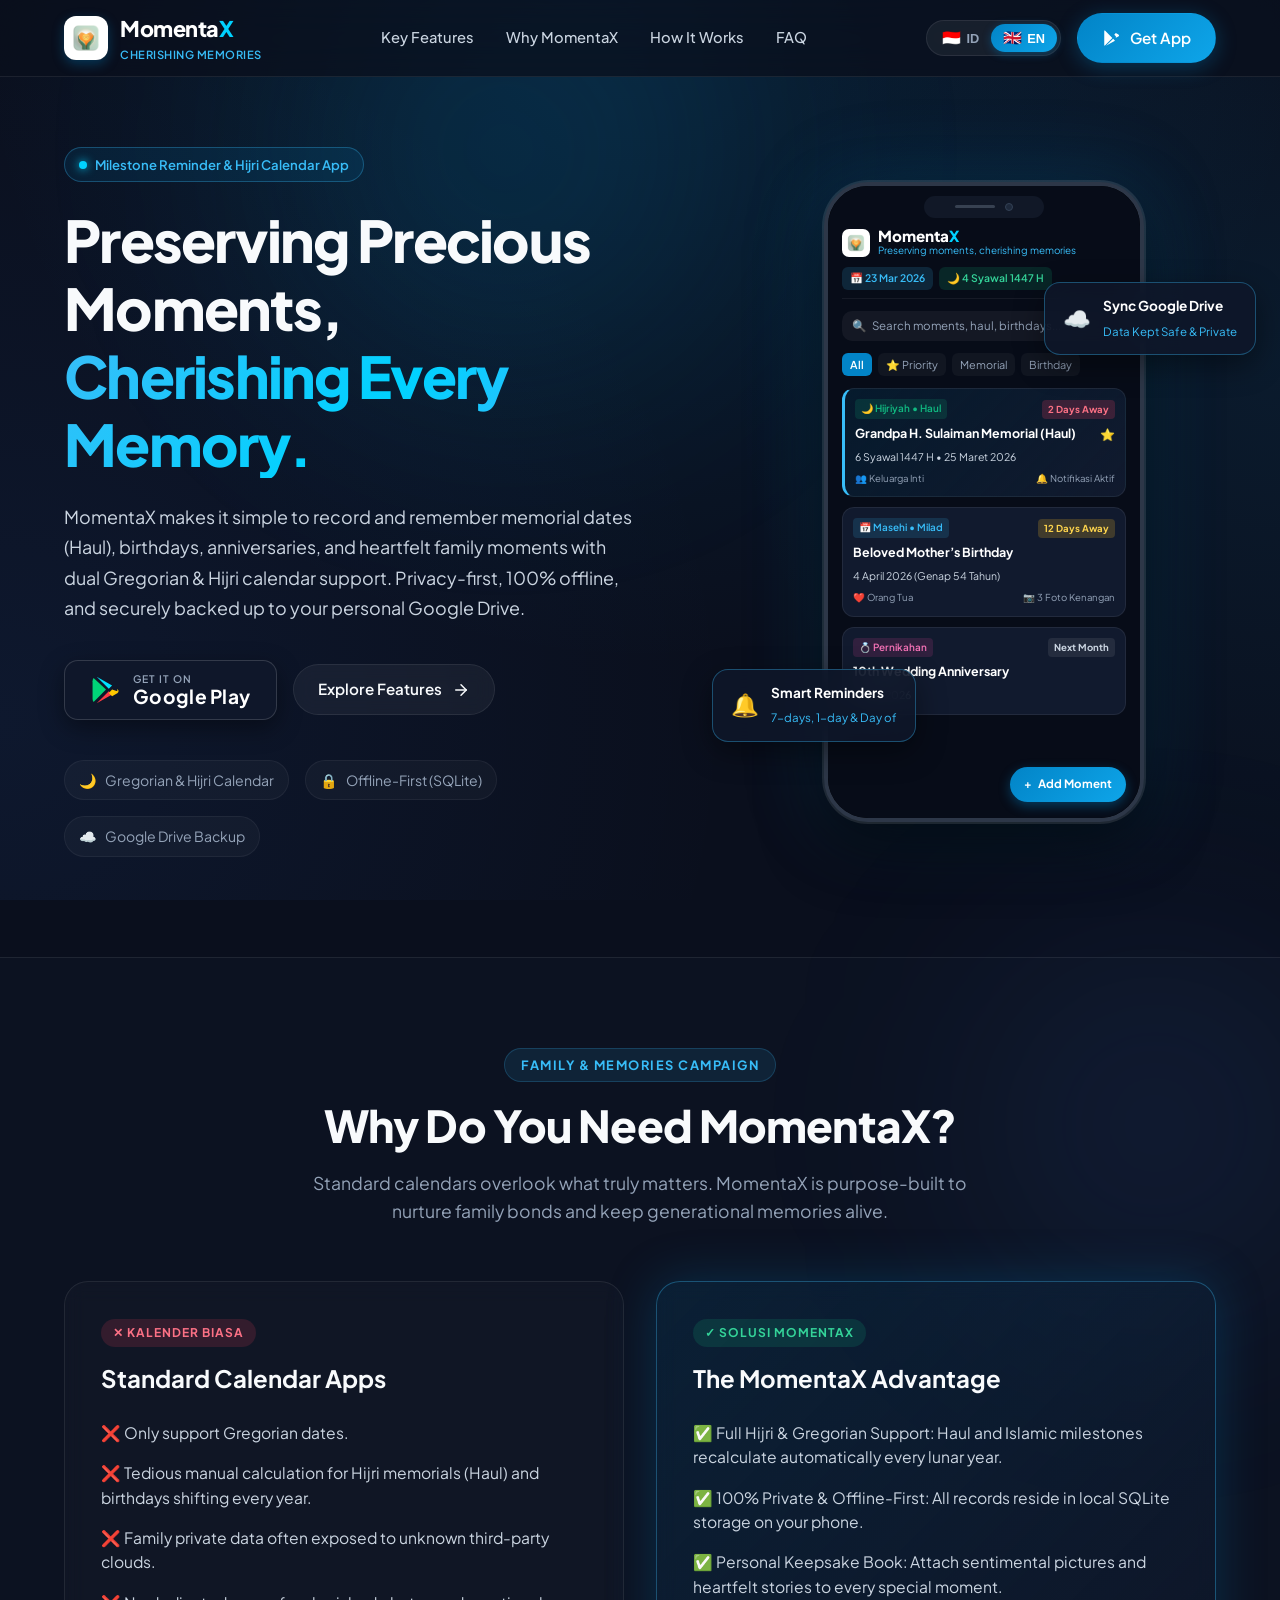
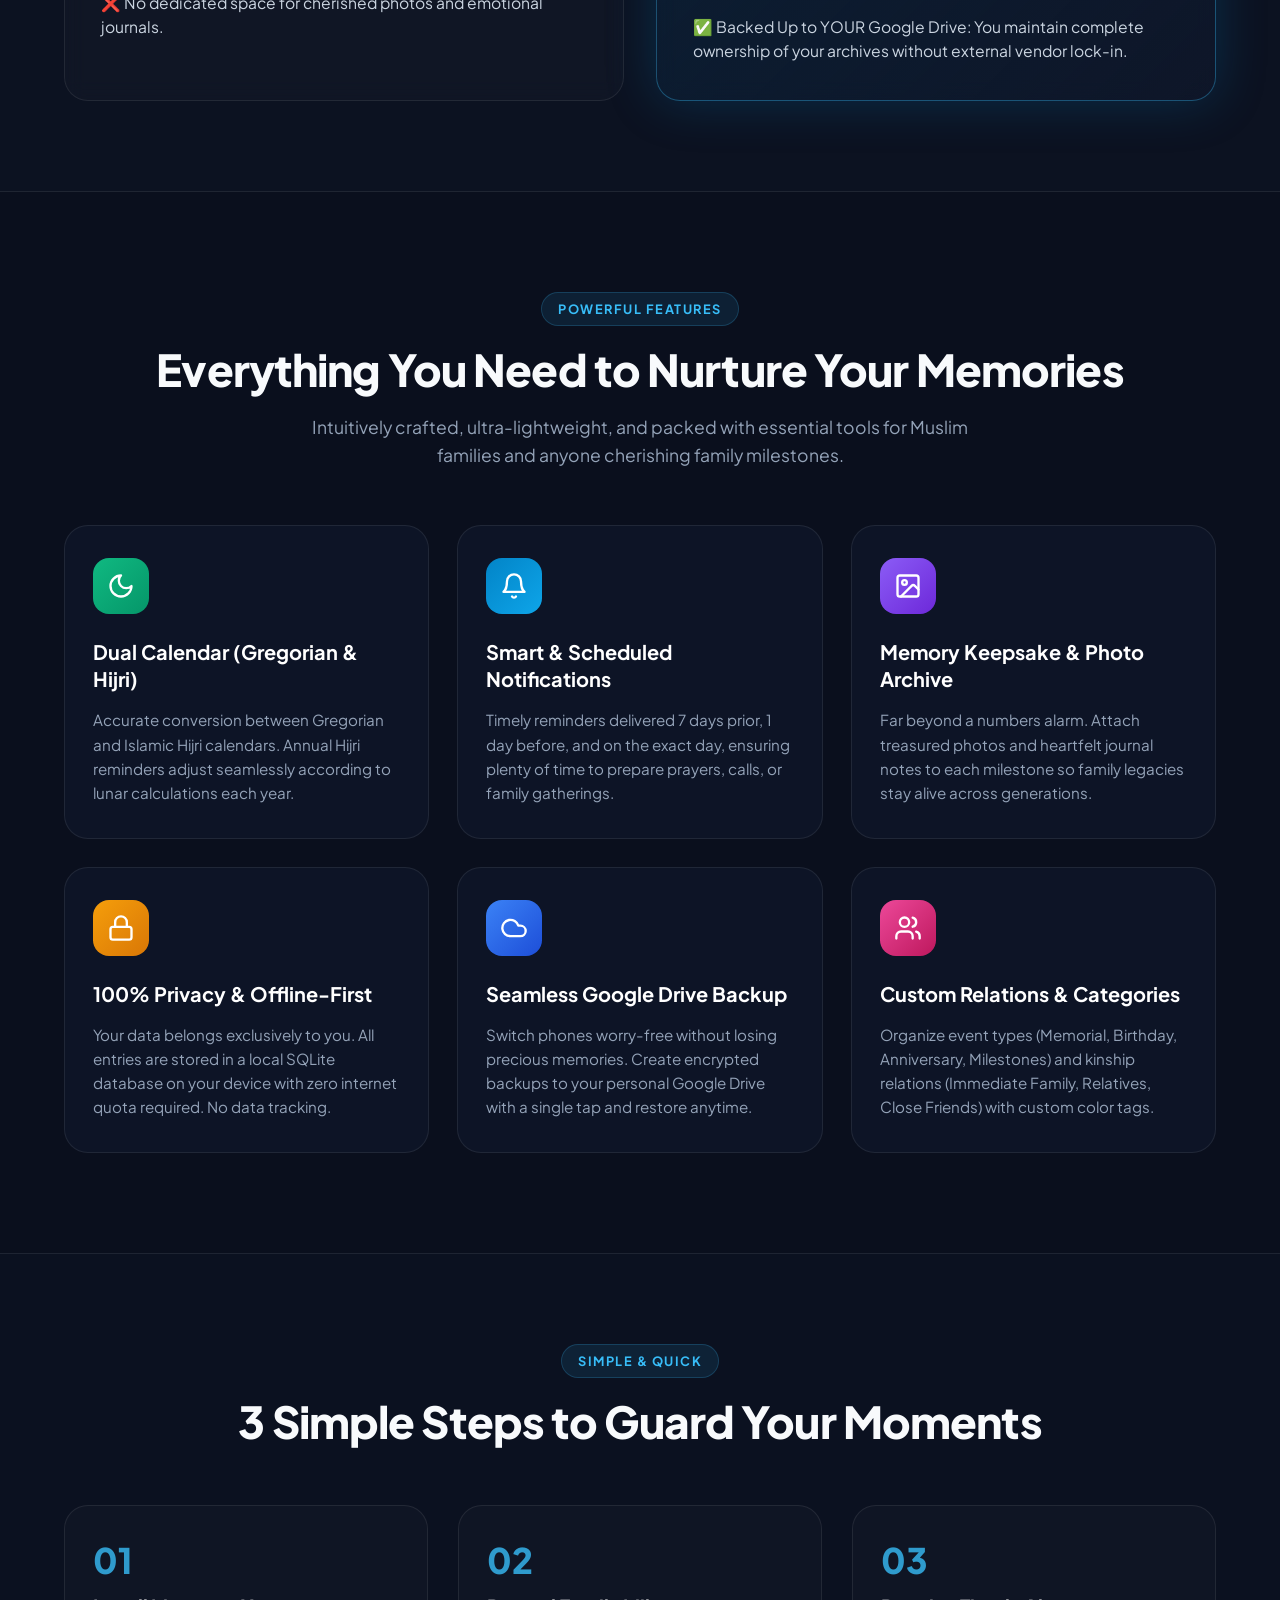
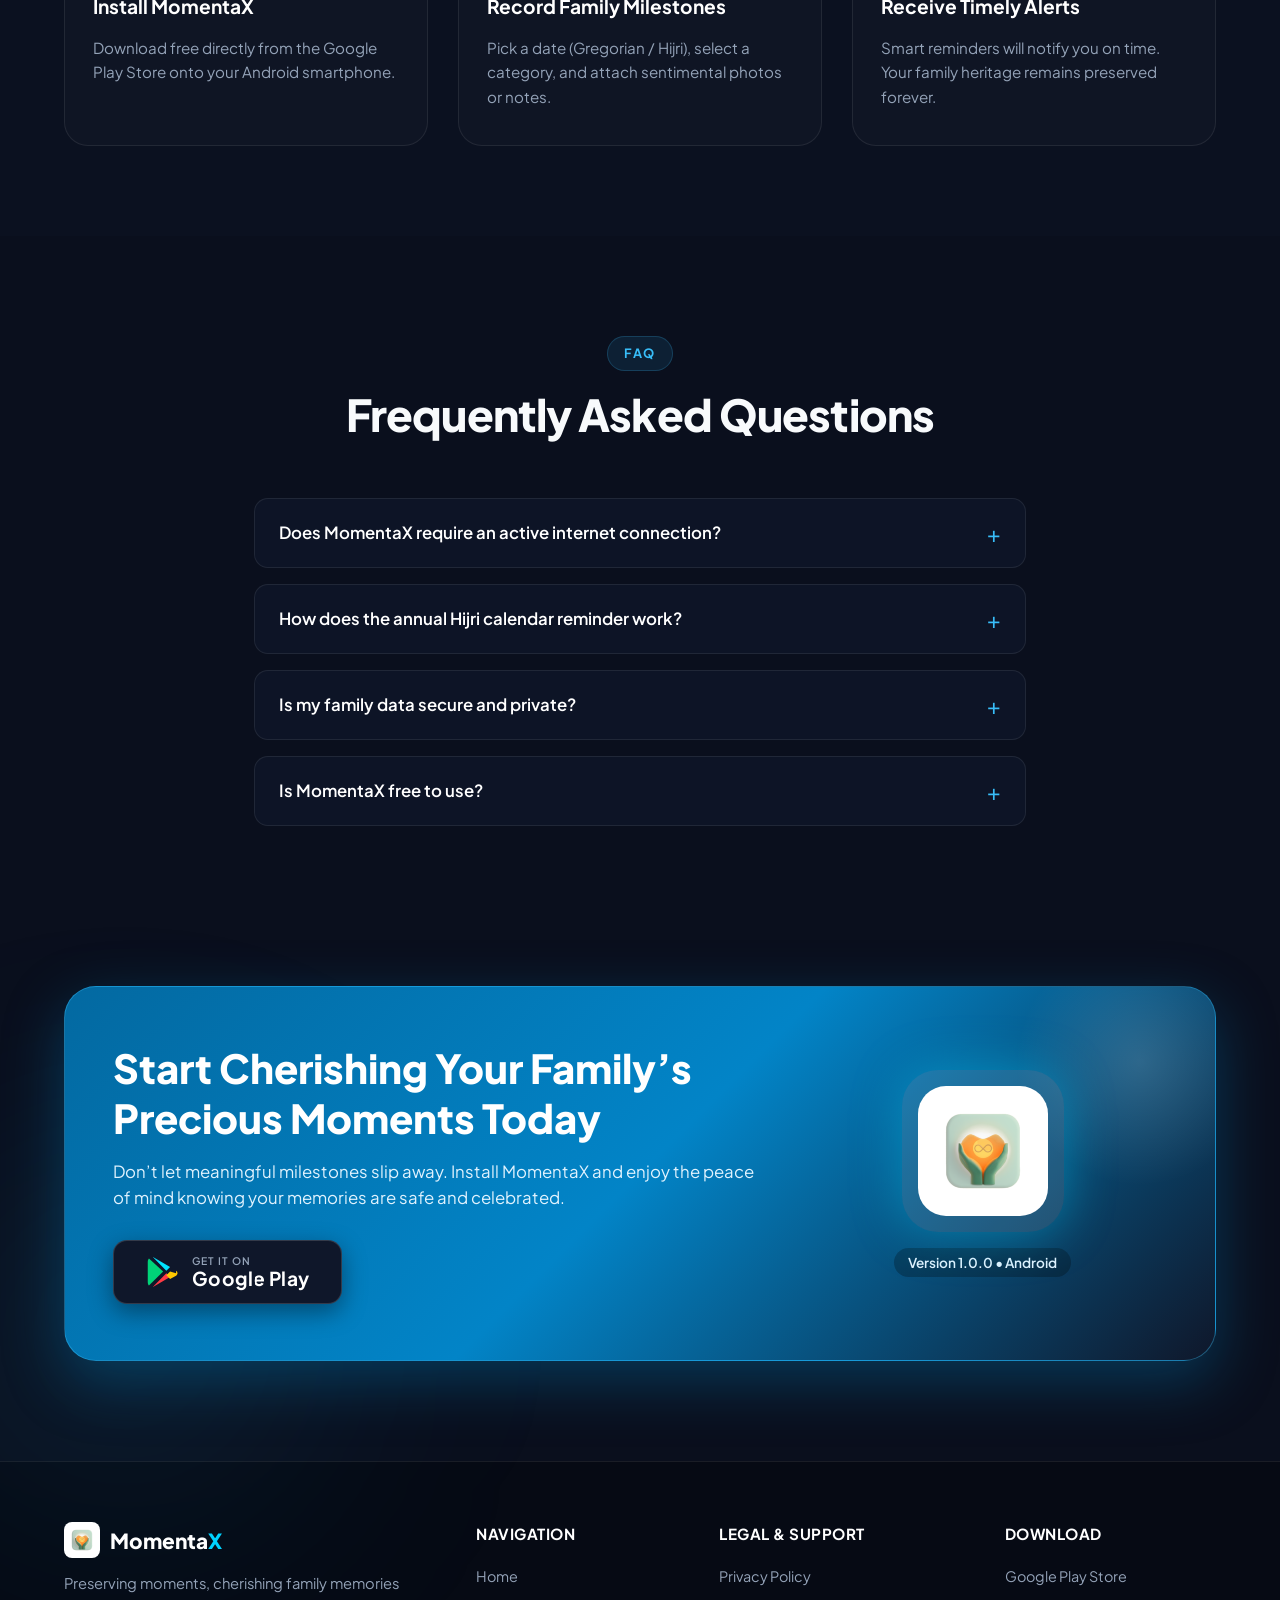
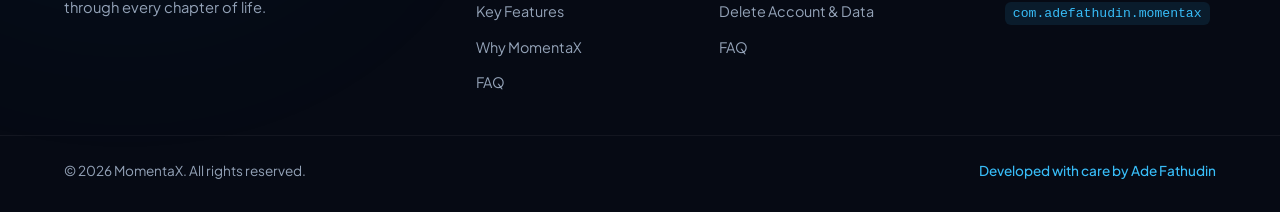
==== momentax/index.html @ 473167c2 "momentax" ====
<!DOCTYPE html>
<html lang="id">
<head>
  <meta charset="UTF-8">
  <meta name="viewport" content="width=device-width, initial-scale=1.0">
  <title>MomentaX - Menjaga Momen, Merawat Kenangan | Aplikasi Pengingat Keluarga & Kalender Hijriyah</title>
  <meta name="description" content="Aplikasi pengingat momen berharga keluarga, haul, milad, hari lahir, dan ulang tahun pernikahan dengan kalender Masehi & Hijriyah. 100% offline-first & aman dengan backup Google Drive.">
  <meta name="keywords" content="MomentaX, pengingat momen, kalender hijriyah, pengingat haul, milad, kalender islam, buku kenangan, family milestone app, google play">
  
  <!-- Open Graph / Social Media -->
  <meta property="og:type" content="website">
  <meta property="og:title" content="MomentaX - Menjaga Momen, Merawat Kenangan">
  <meta property="og:description" content="Pengingat hari istimewa keluarga, haul, dan milad dengan kalender Masehi & Hijriyah. Privasi terjaga, offline-first, unduh gratis di Google Play.">
  <meta property="og:image" content="assets/icon.png">
  
  <!-- Favicon -->
  <link rel="icon" type="image/png" href="assets/icon.png">
  <link rel="apple-touch-icon" href="assets/icon.png">

  <!-- Google Fonts: Plus Jakarta Sans -->
  <link rel="preconnect" href="https://fonts.googleapis.com">
  <link rel="preconnect" href="https://fonts.gstatic.com" crossorigin>
  <link href="https://fonts.googleapis.com/css2?family=Plus+Jakarta+Sans:wght@400;500;600;700;800&display=swap" rel="stylesheet">

  <link rel="stylesheet" href="style.css">
</head>
<body>

  <!-- Background Ambient Glows -->
  <div class="glow-sphere glow-1" aria-hidden="true"></div>
  <div class="glow-sphere glow-2" aria-hidden="true"></div>
  <div class="glow-sphere glow-3" aria-hidden="true"></div>

  <!-- Header / Navigation -->
  <header class="site-header" id="site-header">
    <div class="container header-container">
      <a href="#hero" class="brand-logo" id="logo-link">
        <img src="assets/icon.png" alt="MomentaX Logo" class="brand-icon" width="44" height="44">
        <div class="brand-text-group">
          <span class="brand-name">Momenta<span class="brand-highlight">X</span></span>
          <span class="brand-tagline-mini" data-i18n="nav.tagline">Merawat Kenangan</span>
        </div>
      </a>

      <!-- Desktop Navigation Menu -->
      <nav class="desktop-nav" aria-label="Navigasi Utama">
        <a href="#features" class="nav-link" data-i18n="nav.features">Fitur Unggulan</a>
        <a href="#campaign" class="nav-link" data-i18n="nav.whyMomenta">Mengapa MomentaX</a>
        <a href="#how-it-works" class="nav-link" data-i18n="nav.howItWorks">Cara Kerja</a>
        <a href="#faq" class="nav-link" data-i18n="nav.faq">Tanya Jawab</a>
      </nav>

      <!-- Language Switcher & Play Store CTA -->
      <div class="header-actions">
        <!-- Language Switcher -->
        <div class="lang-switch-container" id="lang-switch-box">
          <button type="button" class="lang-btn active" id="lang-btn-id" data-lang="id" aria-label="Ganti Bahasa Indonesia">
            <span class="flag-icon">🇮🇩</span> ID
          </button>
          <button type="button" class="lang-btn" id="lang-btn-en" data-lang="en" aria-label="Switch to English">
            <span class="flag-icon">🇬🇧</span> EN
          </button>
        </div>

        <a href="https://play.google.com/store/apps/details?id=com.adefathudin.momentax" target="_blank" rel="noopener noreferrer" class="btn btn-primary header-download-btn" id="header-cta-btn">
          <svg class="btn-icon" viewBox="0 0 24 24" width="18" height="18" fill="currentColor">
            <path d="M3.609 1.814L13.793 12 3.61 22.186a2.38 2.38 0 0 1-.61-.945V2.76c.14-.366.353-.69.61-.946zm11.3 11.3l2.42 2.42-12.04 6.94 9.62-9.36zm2.42-2.42l-2.42-2.42 9.62-9.36-9.62 9.36 2.42 2.42zm1.12 1.12l3.41-1.97c1.15-.66 1.15-1.74 0-2.4l-3.41-1.97-2.12 2.12 2.12 2.22z"/>
          </svg>
          <span data-i18n="nav.getApp">Unduh App</span>
        </a>

        <!-- Mobile Menu Toggle -->
        <button class="mobile-menu-toggle" id="mobile-menu-btn" aria-label="Buka Menu" aria-expanded="false">
          <span class="bar"></span>
          <span class="bar"></span>
          <span class="bar"></span>
        </button>
      </div>
    </div>

    <!-- Mobile Navigation Drawer -->
    <div class="mobile-nav-drawer" id="mobile-nav-drawer">
      <nav class="mobile-nav-links">
        <a href="#features" class="mobile-nav-link" data-i18n="nav.features">Fitur Unggulan</a>
        <a href="#campaign" class="mobile-nav-link" data-i18n="nav.whyMomenta">Mengapa MomentaX</a>
        <a href="#how-it-works" class="mobile-nav-link" data-i18n="nav.howItWorks">Cara Kerja</a>
        <a href="#faq" class="mobile-nav-link" data-i18n="nav.faq">Tanya Jawab</a>
        <div class="mobile-drawer-bottom">
          <a href="https://play.google.com/store/apps/details?id=com.adefathudin.momentax" target="_blank" rel="noopener noreferrer" class="btn btn-primary btn-block">
            <span data-i18n="hero.ctaPrimary">Unduh di Google Play</span>
          </a>
        </div>
      </nav>
    </div>
  </header>

  <!-- Hero Section -->
  <main id="main-content">
    <section class="hero-section" id="hero">
      <div class="container hero-container">
        
        <!-- Left: Hero Text & Call to Action -->
        <div class="hero-content">
          <div class="badge-pill" id="hero-badge">
            <span class="badge-dot"></span>
            <span class="badge-text" data-i18n="hero.badge">Aplikasi Pengingat Momen & Kalender Hijriyah</span>
          </div>

          <h1 class="hero-title" id="hero-title">
            <span data-i18n="hero.titleLine1">Menjaga Momen Berharga,</span><br>
            <span class="gradient-text" data-i18n="hero.titleLine2">Merawat Setiap Kenangan.</span>
          </h1>

          <p class="hero-description" id="hero-desc" data-i18n="hero.description">
            MomentaX memudahkan Anda mencatat dan mengingat tanggal haul kerabat, milad, ulang tahun pernikahan, dan hari istimewa dengan dukungan Kalender Masehi & Hijriyah. Privasi terjaga, 100% offline-first, dan aman dicadangkan ke Google Drive pribadi.
          </p>

          <!-- Action Buttons -->
          <div class="hero-actions">
            <a href="https://play.google.com/store/apps/details?id=com.adefathudin.momentax" target="_blank" rel="noopener noreferrer" class="btn btn-google-play" id="hero-play-btn" aria-label="Unduh di Google Play">
              <!-- Google Play SVG Logo -->
              <svg class="gp-icon" viewBox="0 0 512 512" width="28" height="28" fill="none">
                <path d="M325.3 234.3L104.6 13l280.8 161.2-60.1 60.1z" fill="#00e3ff"/>
                <path d="M47 38.8C35.1 52.4 28 72.8 28 97.4v317.2c0 24.6 7.1 45 19 58.6L274.6 246 47 38.8z" fill="#00d478"/>
                <path d="M385.4 337.8L104.6 499l220.7-221.3 60.1 60.1z" fill="#ff3a44"/>
                <path d="M480.9 237.9c14.7 8.5 23.1 22.8 23.1 38.1 0 15.3-8.4 29.6-23.1 38.1l-95.5 54.8-60.1-60.1 60.1-60.1 95.5 29.2z" fill="#ffc800"/>
              </svg>
              <div class="gp-text">
                <span class="gp-label" data-i18n="hero.gpAvailable">TERSEDIA DI</span>
                <span class="gp-store" data-i18n="hero.gpTitle">Google Play</span>
              </div>
            </a>

            <a href="#features" class="btn btn-secondary" id="hero-learn-btn">
              <span data-i18n="hero.ctaSecondary">Pelajari Fitur</span>
              <svg width="18" height="18" viewBox="0 0 24 24" fill="none" stroke="currentColor" stroke-width="2" stroke-linecap="round" stroke-linejoin="round">
                <path d="M5 12h14"></path>
                <path d="m12 5 7 7-7 7"></path>
              </svg>
            </a>
          </div>

          <!-- Feature Trust Badges -->
          <div class="trust-pills">
            <div class="trust-pill">
              <span class="trust-icon">🌙</span>
              <span class="trust-text" data-i18n="hero.trustHijri">Kalender Hijriyah & Masehi</span>
            </div>
            <div class="trust-pill">
              <span class="trust-icon">🔒</span>
              <span class="trust-text" data-i18n="hero.trustOffline">Offline-First (SQLite)</span>
            </div>
            <div class="trust-pill">
              <span class="trust-icon">☁️</span>
              <span class="trust-text" data-i18n="hero.trustDrive">Cadangan Google Drive</span>
            </div>
          </div>
        </div>

        <!-- Right: Interactive Smartphone Preview -->
        <div class="hero-mockup-wrapper">
          <div class="phone-device-mockup">
            <div class="phone-notch">
              <div class="notch-speaker"></div>
              <div class="notch-camera"></div>
            </div>

            <!-- Phone Screen Simulation -->
            <div class="phone-screen">
              <!-- App Top Bar -->
              <div class="app-ui-header">
                <div class="app-ui-brand">
                  <img src="assets/icon.png" alt="Icon" class="app-ui-logo">
                  <div>
                    <div class="app-ui-title">Momenta<span class="cyan">X</span></div>
                    <div class="app-ui-subtitle" data-i18n="appMock.subtitle">Menjaga momen, merawat kenangan</div>
                  </div>
                </div>
                <div class="app-ui-dates">
                  <span class="pill-date pill-greg">📅 23 Mar 2026</span>
                  <span class="pill-date pill-hijri">🌙 4 Syawal 1447 H</span>
                </div>
              </div>

              <!-- Quick Search Mock -->
              <div class="app-ui-search">
                <span class="search-icon">🔍</span>
                <span class="search-placeholder" data-i18n="appMock.searchPlaceholder">Cari momen, haul, milad...</span>
              </div>

              <!-- Filter Tabs Mock -->
              <div class="app-ui-tabs">
                <span class="app-tab active" data-i18n="appMock.tabAll">Semua</span>
                <span class="app-tab" data-i18n="appMock.tabPriority">⭐ Prioritas</span>
                <span class="app-tab" data-i18n="appMock.tabHaul">Haul</span>
                <span class="app-tab" data-i18n="appMock.tabMilad">Milad</span>
              </div>

              <!-- Cards List Simulation -->
              <div class="app-ui-cards-container">
                <!-- Card 1: Haul Prioritas -->
                <div class="app-ui-card card-priority">
                  <div class="card-badge-row">
                    <span class="card-tag tag-islamic">🌙 Hijriyah • Haul</span>
                    <span class="card-days-badge urgent" data-i18n="appMock.card1Days">2 Hari Lagi</span>
                  </div>
                  <div class="card-title-row">
                    <h4 class="card-name" data-i18n="appMock.card1Title">Haul Akbar Kakek H. Sulaiman</h4>
                    <span class="star-icon">⭐</span>
                  </div>
                  <p class="card-date-info">6 Syawal 1447 H • 25 Maret 2026</p>
                  <div class="card-meta-row">
                    <span class="card-relation">👥 Keluarga Inti</span>
                    <span class="card-alarm">🔔 Notifikasi Aktif</span>
                  </div>
                </div>

                <!-- Card 2: Milad / Birthday -->
                <div class="app-ui-card">
                  <div class="card-badge-row">
                    <span class="card-tag tag-greg">📅 Masehi • Milad</span>
                    <span class="card-days-badge upcoming" data-i18n="appMock.card2Days">12 Hari Lagi</span>
                  </div>
                  <div class="card-title-row">
                    <h4 class="card-name" data-i18n="appMock.card2Title">Milad Bunda Tercinta</h4>
                  </div>
                  <p class="card-date-info">4 April 2026 (Genap 54 Tahun)</p>
                  <div class="card-meta-row">
                    <span class="card-relation">❤️ Orang Tua</span>
                    <span class="card-photo-tag">📷 3 Foto Kenangan</span>
                  </div>
                </div>

                <!-- Card 3: Wedding Anniversary -->
                <div class="app-ui-card">
                  <div class="card-badge-row">
                    <span class="card-tag tag-celebration">💍 Pernikahan</span>
                    <span class="card-days-badge" data-i18n="appMock.card3Days">Bulan Depan</span>
                  </div>
                  <div class="card-title-row">
                    <h4 class="card-name" data-i18n="appMock.card3Title">Ulang Tahun Pernikahan ke-10</h4>
                  </div>
                  <p class="card-date-info">18 Mei 2026</p>
                </div>
              </div>

              <!-- Bottom Floating Action Button Mock -->
              <div class="app-ui-fab">
                <span>+</span>
                <span class="fab-text" data-i18n="appMock.fab">Catat Momen</span>
              </div>
            </div>
          </div>

          <!-- Floating Accent Cards -->
          <div class="floating-bubble bubble-left">
            <span class="bubble-icon">🔔</span>
            <div class="bubble-info">
              <strong data-i18n="mockBubbles.remindTitle">Pengingat Otomatis</strong>
              <small data-i18n="mockBubbles.remindSub">H-7, H-1 & Hari H</small>
            </div>
          </div>

          <div class="floating-bubble bubble-right">
            <span class="bubble-icon">☁️</span>
            <div class="bubble-info">
              <strong data-i18n="mockBubbles.driveTitle">Sync Google Drive</strong>
              <small data-i18n="mockBubbles.driveSub">Data Tersimpan Aman</small>
            </div>
          </div>
        </div>

      </div>
    </section>

    <!-- Campaign Section: Mengapa MomentaX Berbeda? -->
    <section class="campaign-section" id="campaign">
      <div class="container">
        <div class="section-header text-center">
          <span class="section-tag" data-i18n="campaign.tag">KAMPANYE KELUARGA & KENANGAN</span>
          <h2 class="section-title" data-i18n="campaign.title">Mengapa Anda Membutuhkan MomentaX?</h2>
          <p class="section-subtitle" data-i18n="campaign.subtitle">
            Kalender biasa sering melupakan momen yang benar-benar bermakna. MomentaX dirancang khusus untuk merawat ikatan silaturahmi dan kenangan keluarga abadi.
          </p>
        </div>

        <div class="campaign-grid">
          <!-- Column 1: Kalender Biasa vs MomentaX -->
          <div class="comparison-card card-ordinary">
            <div class="comparison-header">
              <span class="comp-badge bad">✕ Kalender Biasa</span>
              <h3 data-i18n="campaign.ordinaryTitle">Aplikasi Kalender Umum</h3>
            </div>
            <ul class="comp-list">
              <li data-i18n="campaign.ord1">❌ Hanya mendukung kalender Masehi standar.</li>
              <li data-i18n="campaign.ord2">❌ Repot menghitung tanggal Haul atau Milad Hijriyah yang bergeser tiap tahun.</li>
              <li data-i18n="campaign.ord3">❌ Data keluarga sering tersimpan di cloud pihak ketiga yang tidak jelas.</li>
              <li data-i18n="campaign.ord4">❌ Tidak ada ruang untuk menyimpan foto kenangan berharga dan catatan emosional.</li>
            </ul>
          </div>

          <!-- Column 2: Solusi MomentaX -->
          <div class="comparison-card card-momentax">
            <div class="comparison-header">
              <span class="comp-badge good">✓ Solusi MomentaX</span>
              <h3 data-i18n="campaign.momentaxTitle">Keunggulan Spesial MomentaX</h3>
            </div>
            <ul class="comp-list">
              <li data-i18n="campaign.mom1">✅ <strong>Dukungan Penuh Hijriyah & Masehi:</strong> Haul dan milad dihitung otomatis berulang setiap tahun Hijriyah.</li>
              <li data-i18n="campaign.mom2">✅ <strong>100% Privasi & Offline-First:</strong> Data disimpan di database SQLite lokal di ponsel Anda.</li>
              <li data-i18n="campaign.mom3">✅ <strong>Buku Kenangan Pribadi:</strong> Simpan foto kenangan, catatan wasiat, atau cerita di setiap momen penting.</li>
              <li data-i18n="campaign.mom4">✅ <strong>Cadangan ke Google Drive Anda:</strong> Anda memegang kendali penuh atas data cadangan tanpa biaya server pihak ketiga.</li>
            </ul>
          </div>
        </div>
      </div>
    </section>

    <!-- Features Section -->
    <section class="features-section" id="features">
      <div class="container">
        <div class="section-header text-center">
          <span class="section-tag" data-i18n="features.tag">FITUR LENGKAP</span>
          <h2 class="section-title" data-i18n="features.title">Semua yang Anda Butuhkan untuk Merawat Kenangan</h2>
          <p class="section-subtitle" data-i18n="features.subtitle">
            Didesain intuitif, ringan, dan sarat fitur penting bagi keluarga muslim dan masyarakat umum.
          </p>
        </div>

        <div class="features-grid">
          <!-- Feature 1: Dual Calendar -->
          <div class="feature-card">
            <div class="feature-icon-wrapper icon-hijri">
              <svg width="28" height="28" viewBox="0 0 24 24" fill="none" stroke="currentColor" stroke-width="2" stroke-linecap="round" stroke-linejoin="round">
                <path d="M12 3a6 6 0 0 0 9 9 9 9 0 1 1-9-9Z"></path>
              </svg>
            </div>
            <h3 class="feature-title" data-i18n="features.f1Title">Kalender Ganda (Masehi & Hijriyah)</h3>
            <p class="feature-desc" data-i18n="features.f1Desc">
              Pilihan konversi tanggal Masehi dan Hijriyah secara akurat. Pengingat tahunan Hijriyah akan bergeser otomatis mengikuti perhitungan kalender Islam setiap tahunnya.
            </p>
          </div>

          <!-- Feature 2: Smart Reminders -->
          <div class="feature-card">
            <div class="feature-icon-wrapper icon-notification">
              <svg width="28" height="28" viewBox="0 0 24 24" fill="none" stroke="currentColor" stroke-width="2" stroke-linecap="round" stroke-linejoin="round">
                <path d="M6 8a6 6 0 0 1 12 0c0 7 3 9 3 9H3s3-2 3-9"></path>
                <path d="M10.3 21a1.94 1.94 0 0 0 3.4 0"></path>
              </svg>
            </div>
            <h3 class="feature-title" data-i18n="features.f2Title">Notifikasi & Pengingat Terjadwal</h3>
            <p class="feature-desc" data-i18n="features.f2Desc">
              Dapatkan peringatan tepat waktu mulai dari 7 hari sebelum, 1 hari sebelum, hingga hari H sehingga Anda memiliki waktu cukup untuk mempersiapkan doa atau tasyakuran.
            </p>
          </div>

          <!-- Feature 3: Photo Keepsakes & Journal -->
          <div class="feature-card">
            <div class="feature-icon-wrapper icon-photos">
              <svg width="28" height="28" viewBox="0 0 24 24" fill="none" stroke="currentColor" stroke-width="2" stroke-linecap="round" stroke-linejoin="round">
                <rect width="18" height="18" x="3" y="3" rx="2" ry="2"></rect>
                <circle cx="9" cy="9" r="2"></circle>
                <path d="m21 15-3.086-3.086a2 2 0 0 0-2.828 0L6 21"></path>
              </svg>
            </div>
            <h3 class="feature-title" data-i18n="features.f3Title">Buku Kenangan & Arsip Foto</h3>
            <p class="feature-desc" data-i18n="features.f3Desc">
              Bukan sekadar alarm angka. Lampirkan foto kenangan lama dan catatan cerita menyentuh hati di setiap momen agar kisah keluarga tetap abadi antar generasi.
            </p>
          </div>

          <!-- Feature 4: Offline SQLite & Privacy -->
          <div class="feature-card">
            <div class="feature-icon-wrapper icon-privacy">
              <svg width="28" height="28" viewBox="0 0 24 24" fill="none" stroke="currentColor" stroke-width="2" stroke-linecap="round" stroke-linejoin="round">
                <rect width="18" height="11" x="3" y="11" rx="2" ry="2"></rect>
                <path d="M7 11V7a5 5 0 0 1 10 0v4"></path>
              </svg>
            </div>
            <h3 class="feature-title" data-i18n="features.f4Title">100% Privasi & Offline-First</h3>
            <p class="feature-desc" data-i18n="features.f4Desc">
              Data Anda adalah milik Anda. Seluruh catatan tersimpan di basis data lokal SQLite di ponsel tanpa ketergantungan kuota internet. Tidak ada pelacakan data pribadi.
            </p>
          </div>

          <!-- Feature 5: Google Drive Backup -->
          <div class="feature-card">
            <div class="feature-icon-wrapper icon-drive">
              <svg width="28" height="28" viewBox="0 0 24 24" fill="none" stroke="currentColor" stroke-width="2" stroke-linecap="round" stroke-linejoin="round">
                <path d="M17.5 19H9a7 7 0 1 1 6.71-9h1.79a4.5 4.5 0 1 1 0 9Z"></path>
              </svg>
            </div>
            <h3 class="feature-title" data-i18n="features.f5Title">Cadangan Google Drive</h3>
            <p class="feature-desc" data-i18n="features.f5Desc">
              Ganti HP tanpa khawatir kehilangan kenangan. Buat cadangan terenkripsi ke akun Google Drive pribadi Anda dengan satu sentuhan dan pulihkan kapan saja.
            </p>
          </div>

          <!-- Feature 6: Relations & Categories -->
          <div class="feature-card">
            <div class="feature-icon-wrapper icon-relations">
              <svg width="28" height="28" viewBox="0 0 24 24" fill="none" stroke="currentColor" stroke-width="2" stroke-linecap="round" stroke-linejoin="round">
                <path d="M16 21v-2a4 4 0 0 0-4-4H6a4 4 0 0 0-4 4v2"></path>
                <circle cx="9" cy="7" r="4"></circle>
                <path d="M22 21v-2a4 4 0 0 0-3-3.87"></path>
                <path d="M16 3.13a4 4 0 0 1 0 7.75"></path>
              </svg>
            </div>
            <h3 class="feature-title" data-i18n="features.f6Title">Pengelompokan Relasi & Kategori</h3>
            <p class="feature-desc" data-i18n="features.f6Desc">
              Kelola kategori acara (Haul, Ulang Tahun, Pernikahan, Peringatan) dan hubungan kekerabatan (Keluarga Inti, Kerabat, Sahabat) dengan label warna yang rapi.
            </p>
          </div>
        </div>
      </div>
    </section>

    <!-- How It Works Section -->
    <section class="how-section" id="how-it-works">
      <div class="container">
        <div class="section-header text-center">
          <span class="section-tag" data-i18n="how.tag">MUDAH & CEPAT</span>
          <h2 class="section-title" data-i18n="how.title">3 Langkah Menjaga Momen Anda</h2>
        </div>

        <div class="steps-grid">
          <div class="step-card">
            <div class="step-number">01</div>
            <h3 class="step-title" data-i18n="how.s1Title">Pasang MomentaX</h3>
            <p class="step-desc" data-i18n="how.s1Desc">Unduh gratis langsung dari Google Play Store ke smartphone Android Anda.</p>
          </div>

          <div class="step-card">
            <div class="step-number">02</div>
            <h3 class="step-title" data-i18n="how.s2Title">Catat Momen Keluarga</h3>
            <p class="step-desc" data-i18n="how.s2Desc">Masukkan tanggal (Masehi / Hijriyah), tentukan kategori, lampirkan foto dan catatan kenangan.</p>
          </div>

          <div class="step-card">
            <div class="step-number">03</div>
            <h3 class="step-title" data-i18n="how.s3Title">Dapatkan Pengingat</h3>
            <p class="step-desc" data-i18n="how.s3Desc">Notifikasi cerdas akan mengingatkan Anda tepat waktu. Kenangan keluarga tersimpan abadi.</p>
          </div>
        </div>
      </div>
    </section>

    <!-- FAQ Section -->
    <section class="faq-section" id="faq">
      <div class="container faq-container">
        <div class="section-header text-center">
          <span class="section-tag" data-i18n="faq.tag">TANYA JAWAB</span>
          <h2 class="section-title" data-i18n="faq.title">Pertanyaan yang Sering Diajukan</h2>
        </div>

        <div class="faq-accordion" id="faq-accordion">
          <!-- FAQ 1 -->
          <div class="faq-item">
            <button class="faq-question" aria-expanded="false">
              <span data-i18n="faq.q1">Apakah MomentaX memerlukan koneksi internet untuk digunakan?</span>
              <span class="faq-toggle-icon">+</span>
            </button>
            <div class="faq-answer">
              <p data-i18n="faq.a1">
                Tidak sama sekali. MomentaX mengusung arsitektur offline-first dengan database SQLite lokal. Seluruh fitur pencatatan momen, kalender, dan notifikasi berjalan lancar tanpa kuota internet. Koneksi internet hanya dibutuhkan ketika Anda ingin mencadangkan data ke Google Drive.
              </p>
            </div>
          </div>

          <!-- FAQ 2 -->
          <div class="faq-item">
            <button class="faq-question" aria-expanded="false">
              <span data-i18n="faq.q2">Bagaimana cara kerja pengingat tahunan Kalender Hijriyah?</span>
              <span class="faq-toggle-icon">+</span>
            </button>
            <div class="faq-answer">
              <p data-i18n="faq.a2">
                MomentaX memiliki algoritma konversi penanggalan Hijriyah bawaan. Ketika Anda menandai momen dengan kalender Hijriyah (misal: 10 Muharram atau 15 Ramadhan), sistem secara otomatis mengkalkulasi tanggal Masehi yang bersesuaian pada tahun berikutnya, sehingga pengingat akan selalu berbunyi tepat waktu.
              </p>
            </div>
          </div>

          <!-- FAQ 3 -->
          <div class="faq-item">
            <button class="faq-question" aria-expanded="false">
              <span data-i18n="faq.q3">Apakah data saya aman dan tidak disalahgunakan?</span>
              <span class="faq-toggle-icon">+</span>
            </button>
            <div class="faq-answer">
              <p data-i18n="faq.a3">
                Keamanan privasi Anda adalah prioritas utama kami. MomentaX tidak mengumpulkan, menjual, atau menyimpan data keluarga Anda di server pihak ketiga. File cadangan Anda langsung tersimpan di akun Google Drive pribadi milik Anda sendiri.
              </p>
            </div>
          </div>

          <!-- FAQ 4 -->
          <div class="faq-item">
            <button class="faq-question" aria-expanded="false">
              <span data-i18n="faq.q4">Apakah aplikasi MomentaX gratis?</span>
              <span class="faq-toggle-icon">+</span>
            </button>
            <div class="faq-answer">
              <p data-i18n="faq.a4">
                Ya! MomentaX dapat diunduh dan digunakan secara gratis di Google Play Store untuk perangkat Android.
              </p>
            </div>
          </div>
        </div>
      </div>
    </section>

    <!-- Download Banner CTA Section -->
    <section class="download-banner-section" id="download">
      <div class="container">
        <div class="download-card">
          <div class="download-content">
            <h2 class="download-title" data-i18n="downloadBanner.title">Mulai Rawat Kenangan Berharga Keluarga Anda Hari Ini</h2>
            <p class="download-subtitle" data-i18n="downloadBanner.subtitle">
              Jangan biarkan momen penting terlewat begitu saja. Pasang MomentaX dan nikmati kemudahan mencatat haul, milad, dan hari bahagia.
            </p>

            <div class="download-actions">
              <a href="https://play.google.com/store/apps/details?id=com.adefathudin.momentax" target="_blank" rel="noopener noreferrer" class="btn btn-google-play btn-large">
                <svg class="gp-icon" viewBox="0 0 512 512" width="32" height="32" fill="none">
                  <path d="M325.3 234.3L104.6 13l280.8 161.2-60.1 60.1z" fill="#00e3ff"/>
                  <path d="M47 38.8C35.1 52.4 28 72.8 28 97.4v317.2c0 24.6 7.1 45 19 58.6L274.6 246 47 38.8z" fill="#00d478"/>
                  <path d="M385.4 337.8L104.6 499l220.7-221.3 60.1 60.1z" fill="#ff3a44"/>
                  <path d="M480.9 237.9c14.7 8.5 23.1 22.8 23.1 38.1 0 15.3-8.4 29.6-23.1 38.1l-95.5 54.8-60.1-60.1 60.1-60.1 95.5 29.2z" fill="#ffc800"/>
                </svg>
                <div class="gp-text">
                  <span class="gp-label" data-i18n="hero.gpAvailable">TERSEDIA DI</span>
                  <span class="gp-store" data-i18n="hero.gpTitle">Google Play</span>
                </div>
              </a>
            </div>
          </div>

          <!-- App Icon Card Highlight -->
          <div class="download-badge-visual">
            <div class="icon-halo-wrapper">
              <img src="assets/icon.png" alt="MomentaX Icon" class="large-app-icon" width="140" height="140">
            </div>
            <div class="version-tag">Version 1.0.0 • Android</div>
          </div>
        </div>
      </div>
    </section>
  </main>

  <!-- Footer -->
  <footer class="site-footer">
    <div class="container footer-container">
      <div class="footer-brand-col">
        <div class="footer-logo">
          <img src="assets/icon.png" alt="MomentaX Logo" width="36" height="36">
          <span class="footer-name">Momenta<span class="cyan">X</span></span>
        </div>
        <p class="footer-tagline" data-i18n="footer.tagline">Menjaga momen, merawat kenangan keluarga di setiap langkah kehidupan.</p>
      </div>

      <div class="footer-links-col">
        <h4 data-i18n="footer.navTitle">Navigasi</h4>
        <ul>
          <li><a href="#hero" data-i18n="footer.home">Beranda</a></li>
          <li><a href="#features" data-i18n="nav.features">Fitur Unggulan</a></li>
          <li><a href="#campaign" data-i18n="nav.whyMomenta">Mengapa MomentaX</a></li>
          <li><a href="#faq" data-i18n="nav.faq">Tanya Jawab</a></li>
        </ul>
      </div>

      <div class="footer-links-col">
        <h4 data-i18n="footer.legalTitle">Legalitas & Dukungan</h4>
        <ul>
          <li><a href="privacy-policy.html" data-i18n="footer.privacyPolicy">Kebijakan Privasi</a></li>
          <li><a href="delete-account.html" data-i18n="footer.deleteAccount">Hapus Akun & Data</a></li>
          <li><a href="#faq" data-i18n="nav.faq">Tanya Jawab</a></li>
        </ul>
      </div>

      <div class="footer-links-col">
        <h4 data-i18n="footer.downloadTitle">Unduh</h4>
        <ul>
          <li><a href="https://play.google.com/store/apps/details?id=com.adefathudin.momentax" target="_blank" rel="noopener noreferrer">Google Play Store</a></li>
          <li><span class="package-name">com.adefathudin.momentax</span></li>
        </ul>
      </div>
    </div>

    <div class="footer-bottom">
      <div class="container footer-bottom-container">
        <p>&copy; <span id="current-year">2026</span> MomentaX. <span data-i18n="footer.rights">Hak cipta dilindungi undang-undang.</span></p>
        <p class="dev-credit">Developed with care by Ade Fathudin</p>
      </div>
    </div>
  </footer>

  <script src="app.js"></script>
</body>
</html>
---- momentax/style.css ----
/* ==========================================================================
   MOMENTAX LANDING PAGE - MODERN DESIGN SYSTEM & STYLESHEET
   ========================================================================== */

:root {
  /* Color Palette */
  --bg-primary: #0a0f1d;
  --bg-secondary: #0f172a;
  --bg-card: rgba(15, 23, 42, 0.75);
  --bg-card-hover: rgba(30, 41, 59, 0.85);
  --border-color: rgba(255, 255, 255, 0.08);
  --border-highlight: rgba(56, 189, 248, 0.35);

  --brand-cyan: #00d2ff;
  --brand-blue: #0284c7;
  --brand-sky: #38bdf8;
  --brand-accent: #3b82f6;

  --text-main: #f8fafc;
  --text-muted: #94a3b8;
  --text-light: #cbd5e1;

  --color-success: #10b981;
  --color-danger: #f43f5e;
  --color-gold: #fbbf24;

  /* Typography */
  --font-family: 'Plus Jakarta Sans', -apple-system, BlinkMacSystemFont, 'Segoe UI', Roboto, sans-serif;

  /* Radius & Shadows */
  --radius-sm: 8px;
  --radius-md: 14px;
  --radius-lg: 24px;
  --radius-pill: 9999px;

  --shadow-sm: 0 4px 12px rgba(0, 0, 0, 0.25);
  --shadow-md: 0 10px 30px rgba(0, 0, 0, 0.35);
  --shadow-glow: 0 0 50px rgba(2, 132, 199, 0.25);
}

/* Base Reset */
*, *::before, *::after {
  box-sizing: border-box;
  margin: 0;
  padding: 0;
}

html {
  scroll-behavior: smooth;
  font-family: var(--font-family);
  background-color: var(--bg-primary);
  color: var(--text-main);
  overflow-x: hidden;
}

body {
  position: relative;
  min-height: 100vh;
  line-height: 1.6;
  font-size: 16px;
  color: var(--text-main);
  background-color: var(--bg-primary);
  background-image: 
    radial-gradient(circle at 50% 0%, rgba(2, 132, 199, 0.15) 0%, transparent 60%),
    radial-gradient(circle at 100% 40%, rgba(14, 165, 233, 0.08) 0%, transparent 40%),
    radial-gradient(circle at 0% 80%, rgba(59, 130, 246, 0.08) 0%, transparent 50%);
  background-attachment: fixed;
  overflow-x: hidden;
}

/* Ambient Glowing Orbs */
.glow-sphere {
  position: absolute;
  border-radius: 50%;
  filter: blur(120px);
  pointer-events: none;
  z-index: 0;
}
.glow-1 {
  width: 500px;
  height: 500px;
  background: radial-gradient(circle, rgba(2, 132, 199, 0.22) 0%, rgba(0, 210, 255, 0.05) 70%, transparent 100%);
  top: -100px;
  left: 20%;
}
.glow-2 {
  width: 450px;
  height: 450px;
  background: radial-gradient(circle, rgba(59, 130, 246, 0.18) 0%, transparent 70%);
  top: 900px;
  right: -100px;
}
.glow-3 {
  width: 550px;
  height: 550px;
  background: radial-gradient(circle, rgba(14, 165, 233, 0.14) 0%, transparent 70%);
  bottom: 200px;
  left: -150px;
}

/* Container */
.container {
  max-width: 1200px;
  margin: 0 auto;
  padding: 0 24px;
  position: relative;
  z-index: 1;
}

/* Typography Utilities */
.text-center { text-align: center; }
.cyan { color: var(--brand-cyan); }
.brand-highlight { color: var(--brand-cyan); }

.gradient-text {
  background: linear-gradient(135deg, #38bdf8 0%, #00d2ff 50%, #60a5fa 100%);
  -webkit-background-clip: text;
  -webkit-text-fill-color: transparent;
  display: inline-block;
}

/* Section Header */
.section-header {
  margin-bottom: 56px;
}
.section-tag {
  display: inline-block;
  font-size: 0.8rem;
  font-weight: 700;
  text-transform: uppercase;
  letter-spacing: 1.5px;
  color: var(--brand-sky);
  background: rgba(56, 189, 248, 0.1);
  padding: 6px 16px;
  border-radius: var(--radius-pill);
  border: 1px solid rgba(56, 189, 248, 0.2);
  margin-bottom: 16px;
}
.section-title {
  font-size: clamp(2rem, 3.5vw, 2.75rem);
  font-weight: 800;
  letter-spacing: -0.02em;
  line-height: 1.25;
  margin-bottom: 16px;
}
.section-subtitle {
  font-size: 1.1rem;
  color: var(--text-muted);
  max-width: 680px;
  margin: 0 auto;
}

/* Buttons */
.btn {
  display: inline-flex;
  align-items: center;
  justify-content: center;
  gap: 10px;
  padding: 12px 24px;
  border-radius: var(--radius-pill);
  font-weight: 600;
  font-size: 0.95rem;
  text-decoration: none;
  cursor: pointer;
  transition: all 0.25s cubic-bezier(0.16, 1, 0.3, 1);
  border: 1px solid transparent;
}
.btn-primary {
  background: linear-gradient(135deg, #0284c7 0%, #0ea5e9 100%);
  color: #ffffff;
  box-shadow: 0 4px 20px rgba(2, 132, 199, 0.35);
}
.btn-primary:hover {
  background: linear-gradient(135deg, #0369a1 0%, #0284c7 100%);
  transform: translateY(-2px);
  box-shadow: 0 6px 24px rgba(2, 132, 199, 0.5);
}
.btn-secondary {
  background: rgba(255, 255, 255, 0.05);
  color: var(--text-main);
  border: 1px solid var(--border-color);
  backdrop-filter: blur(10px);
}
.btn-secondary:hover {
  background: rgba(255, 255, 255, 0.1);
  border-color: rgba(255, 255, 255, 0.2);
  transform: translateY(-2px);
}

/* Google Play Button */
.btn-google-play {
  display: inline-flex;
  align-items: center;
  gap: 14px;
  background: #0f172a;
  color: #ffffff;
  padding: 12px 26px;
  border-radius: var(--radius-md);
  border: 1px solid rgba(255, 255, 255, 0.15);
  box-shadow: 0 8px 24px rgba(0, 0, 0, 0.4);
  text-decoration: none;
  transition: all 0.3s cubic-bezier(0.16, 1, 0.3, 1);
  position: relative;
  overflow: hidden;
}
.btn-google-play::after {
  content: '';
  position: absolute;
  top: -50%;
  left: -50%;
  width: 200%;
  height: 200%;
  background: radial-gradient(circle, rgba(255, 255, 255, 0.1) 0%, transparent 70%);
  opacity: 0;
  transition: opacity 0.3s;
}
.btn-google-play:hover {
  transform: translateY(-3px);
  border-color: var(--brand-sky);
  box-shadow: 0 12px 30px rgba(2, 132, 199, 0.35);
}
.btn-google-play:hover::after {
  opacity: 1;
}
.btn-google-play.btn-large {
  padding: 14px 32px;
}
.gp-text {
  display: flex;
  flex-direction: column;
  text-align: left;
  line-height: 1.15;
}
.gp-label {
  font-size: 0.65rem;
  letter-spacing: 1px;
  text-transform: uppercase;
  color: var(--text-muted);
  font-weight: 600;
}
.gp-store {
  font-size: 1.2rem;
  font-weight: 700;
  letter-spacing: 0.3px;
  color: #ffffff;
}

/* ==========================================================================
   SITE HEADER & NAVIGATION
   ========================================================================== */
.site-header {
  position: sticky;
  top: 0;
  z-index: 100;
  background: rgba(10, 15, 29, 0.75);
  backdrop-filter: blur(20px);
  -webkit-backdrop-filter: blur(20px);
  border-bottom: 1px solid var(--border-color);
  transition: background 0.3s;
}
.header-container {
  display: flex;
  align-items: center;
  justify-content: space-between;
  height: 76px;
}
.brand-logo {
  display: flex;
  align-items: center;
  gap: 12px;
  text-decoration: none;
}
.brand-icon {
  width: 44px;
  height: 44px;
  border-radius: 12px;
  object-fit: cover;
  box-shadow: 0 4px 12px rgba(2, 132, 199, 0.35);
}
.brand-text-group {
  display: flex;
  flex-direction: column;
}
.brand-name {
  font-size: 1.35rem;
  font-weight: 800;
  letter-spacing: -0.02em;
  color: #ffffff;
}
.brand-tagline-mini {
  font-size: 0.7rem;
  color: var(--brand-sky);
  letter-spacing: 0.5px;
  text-transform: uppercase;
  font-weight: 600;
}

.desktop-nav {
  display: flex;
  align-items: center;
  gap: 32px;
}
.nav-link {
  color: var(--text-light);
  text-decoration: none;
  font-size: 0.92rem;
  font-weight: 500;
  transition: color 0.2s;
  position: relative;
}
.nav-link:hover {
  color: var(--brand-sky);
}
.nav-link::after {
  content: '';
  position: absolute;
  bottom: -4px;
  left: 0;
  width: 0;
  height: 2px;
  background: var(--brand-sky);
  transition: width 0.25s ease;
}
.nav-link:hover::after {
  width: 100%;
}

.header-actions {
  display: flex;
  align-items: center;
  gap: 16px;
}

/* Language Switcher */
.lang-switch-container {
  display: flex;
  align-items: center;
  background: rgba(255, 255, 255, 0.06);
  border: 1px solid var(--border-color);
  border-radius: var(--radius-pill);
  padding: 3px;
  position: relative;
}
.lang-btn {
  display: inline-flex;
  align-items: center;
  gap: 5px;
  padding: 5px 12px;
  font-size: 0.8rem;
  font-weight: 700;
  border-radius: var(--radius-pill);
  border: none;
  background: transparent;
  color: var(--text-muted);
  cursor: pointer;
  transition: all 0.2s;
}
.lang-btn.active {
  background: linear-gradient(135deg, #0284c7 0%, #0ea5e9 100%);
  color: #ffffff;
  box-shadow: 0 2px 8px rgba(2, 132, 199, 0.4);
}
.lang-btn:hover:not(.active) {
  color: var(--text-main);
}
.flag-icon {
  font-size: 0.95rem;
}

/* Mobile Menu Button */
.mobile-menu-toggle {
  display: none;
  flex-direction: column;
  justify-content: space-around;
  width: 32px;
  height: 28px;
  background: transparent;
  border: none;
  cursor: pointer;
  padding: 2px;
}
.mobile-menu-toggle .bar {
  width: 100%;
  height: 2px;
  background-color: var(--text-main);
  border-radius: 2px;
  transition: all 0.3s;
}
.mobile-nav-drawer {
  display: none;
  position: absolute;
  top: 76px;
  left: 0;
  width: 100%;
  background: rgba(10, 15, 29, 0.97);
  backdrop-filter: blur(25px);
  border-bottom: 1px solid var(--border-color);
  padding: 24px;
}
.mobile-nav-drawer.open {
  display: block;
}
.mobile-nav-links {
  display: flex;
  flex-direction: column;
  gap: 16px;
}
.mobile-nav-link {
  color: var(--text-main);
  text-decoration: none;
  font-size: 1.1rem;
  font-weight: 600;
  padding: 8px 0;
}
.mobile-drawer-bottom {
  margin-top: 16px;
  padding-top: 16px;
  border-top: 1px solid var(--border-color);
}
.btn-block {
  width: 100%;
}

/* ==========================================================================
   HERO SECTION
   ========================================================================== */
.hero-section {
  padding: 70px 0 100px;
  position: relative;
}
.hero-container {
  display: grid;
  grid-template-columns: 1.15fr 0.85fr;
  align-items: center;
  gap: 60px;
}

.hero-content {
  display: flex;
  flex-direction: column;
  align-items: flex-start;
}

.badge-pill {
  display: inline-flex;
  align-items: center;
  gap: 8px;
  padding: 6px 14px;
  background: rgba(2, 132, 199, 0.12);
  border: 1px solid rgba(56, 189, 248, 0.3);
  border-radius: var(--radius-pill);
  margin-bottom: 24px;
}
.badge-dot {
  width: 8px;
  height: 8px;
  background: var(--brand-cyan);
  border-radius: 50%;
  box-shadow: 0 0 10px var(--brand-cyan);
  animation: pulse-dot 2s infinite ease-in-out;
}
@keyframes pulse-dot {
  0%, 100% { transform: scale(1); opacity: 1; }
  50% { transform: scale(1.4); opacity: 0.6; }
}
.badge-text {
  font-size: 0.82rem;
  font-weight: 600;
  color: var(--brand-sky);
}

.hero-title {
  font-size: clamp(2.4rem, 4.5vw, 3.6rem);
  font-weight: 800;
  line-height: 1.18;
  letter-spacing: -0.03em;
  margin-bottom: 24px;
}

.hero-description {
  font-size: 1.12rem;
  color: var(--text-light);
  line-height: 1.7;
  max-width: 580px;
  margin-bottom: 36px;
}

.hero-actions {
  display: flex;
  align-items: center;
  flex-wrap: wrap;
  gap: 16px;
  margin-bottom: 40px;
}

.trust-pills {
  display: flex;
  align-items: center;
  flex-wrap: wrap;
  gap: 16px;
}
.trust-pill {
  display: flex;
  align-items: center;
  gap: 8px;
  font-size: 0.88rem;
  color: var(--text-muted);
  background: rgba(255, 255, 255, 0.03);
  padding: 8px 14px;
  border-radius: var(--radius-pill);
  border: 1px solid rgba(255, 255, 255, 0.05);
}

/* ==========================================================================
   SMARTPHONE MOCKUP (INTERACTIVE CSS SIMULATION)
   ========================================================================== */
.hero-mockup-wrapper {
  position: relative;
  display: flex;
  justify-content: center;
  align-items: center;
}

.phone-device-mockup {
  position: relative;
  width: 320px;
  height: 640px;
  background: #000000;
  border-radius: 44px;
  border: 4px solid #2d3748;
  box-shadow: 
    0 0 0 2px rgba(255, 255, 255, 0.1),
    0 25px 60px rgba(0, 0, 0, 0.6),
    0 0 80px rgba(2, 132, 199, 0.25);
  overflow: hidden;
  display: flex;
  flex-direction: column;
  z-index: 2;
  transition: transform 0.4s ease;
}
.phone-device-mockup:hover {
  transform: translateY(-8px);
}

.phone-notch {
  position: absolute;
  top: 10px;
  left: 50%;
  transform: translateX(-50%);
  width: 120px;
  height: 22px;
  background: #111827;
  border-radius: 12px;
  z-index: 10;
  display: flex;
  align-items: center;
  justify-content: center;
  gap: 10px;
}
.notch-speaker {
  width: 40px;
  height: 3px;
  background: #374151;
  border-radius: 2px;
}
.notch-camera {
  width: 8px;
  height: 8px;
  background: #1e293b;
  border-radius: 50%;
  border: 1px solid #334155;
}

/* App UI Inside Phone */
.phone-screen {
  flex: 1;
  background: #070c18;
  padding: 42px 14px 16px;
  display: flex;
  flex-direction: column;
  gap: 12px;
  overflow: hidden;
  user-select: none;
}

.app-ui-header {
  display: flex;
  flex-direction: column;
  gap: 8px;
  padding-bottom: 8px;
  border-bottom: 1px solid rgba(255, 255, 255, 0.06);
}
.app-ui-brand {
  display: flex;
  align-items: center;
  gap: 8px;
}
.app-ui-logo {
  width: 28px;
  height: 28px;
  border-radius: 7px;
}
.app-ui-title {
  font-size: 0.95rem;
  font-weight: 800;
  color: #ffffff;
  line-height: 1;
}
.app-ui-subtitle {
  font-size: 0.62rem;
  color: var(--brand-sky);
}

.app-ui-dates {
  display: flex;
  gap: 6px;
}
.pill-date {
  font-size: 0.65rem;
  font-weight: 600;
  padding: 3px 8px;
  border-radius: 6px;
}
.pill-greg {
  background: rgba(56, 189, 248, 0.15);
  color: #38bdf8;
}
.pill-hijri {
  background: rgba(16, 185, 129, 0.15);
  color: #34d399;
}

.app-ui-search {
  display: flex;
  align-items: center;
  gap: 6px;
  background: rgba(255, 255, 255, 0.05);
  padding: 6px 10px;
  border-radius: 10px;
  font-size: 0.72rem;
  color: var(--text-muted);
}

.app-ui-tabs {
  display: flex;
  gap: 6px;
}
.app-tab {
  font-size: 0.68rem;
  padding: 3px 8px;
  border-radius: 6px;
  background: rgba(255, 255, 255, 0.04);
  color: var(--text-muted);
}
.app-tab.active {
  background: var(--brand-blue);
  color: #ffffff;
  font-weight: 600;
}

.app-ui-cards-container {
  display: flex;
  flex-direction: column;
  gap: 10px;
  overflow: hidden;
}

.app-ui-card {
  background: #111a2e;
  border: 1px solid rgba(255, 255, 255, 0.07);
  border-radius: 12px;
  padding: 10px;
  display: flex;
  flex-direction: column;
  gap: 5px;
}
.app-ui-card.card-priority {
  border-left: 3px solid #38bdf8;
  background: linear-gradient(135deg, rgba(2, 132, 199, 0.12) 0%, #111a2e 100%);
}

.card-badge-row {
  display: flex;
  justify-content: space-between;
  align-items: center;
}
.card-tag {
  font-size: 0.62rem;
  font-weight: 600;
  padding: 2px 6px;
  border-radius: 4px;
}
.tag-islamic {
  background: rgba(16, 185, 129, 0.15);
  color: #10b981;
}
.tag-greg {
  background: rgba(56, 189, 248, 0.15);
  color: #38bdf8;
}
.tag-celebration {
  background: rgba(236, 72, 153, 0.15);
  color: #f472b6;
}

.card-days-badge {
  font-size: 0.6rem;
  font-weight: 700;
  padding: 2px 6px;
  border-radius: 4px;
  background: rgba(255, 255, 255, 0.08);
  color: var(--text-light);
}
.card-days-badge.urgent {
  background: rgba(244, 63, 94, 0.2);
  color: #fb7185;
}
.card-days-badge.upcoming {
  background: rgba(251, 191, 36, 0.2);
  color: #fcd34d;
}

.card-title-row {
  display: flex;
  align-items: center;
  justify-content: space-between;
}
.card-name {
  font-size: 0.78rem;
  font-weight: 700;
  color: #ffffff;
}
.star-icon {
  font-size: 0.75rem;
}

.card-date-info {
  font-size: 0.66rem;
  color: var(--text-light);
}
.card-meta-row {
  display: flex;
  justify-content: space-between;
  align-items: center;
  font-size: 0.6rem;
  color: var(--text-muted);
}

.app-ui-fab {
  margin-top: auto;
  align-self: flex-end;
  display: flex;
  align-items: center;
  gap: 6px;
  background: linear-gradient(135deg, #0284c7 0%, #0ea5e9 100%);
  color: #ffffff;
  padding: 8px 14px;
  border-radius: 20px;
  font-size: 0.72rem;
  font-weight: 700;
  box-shadow: 0 4px 12px rgba(2, 132, 199, 0.4);
}

/* Floating Glass Bubbles on Mockup */
.floating-bubble {
  position: absolute;
  display: flex;
  align-items: center;
  gap: 12px;
  background: rgba(15, 23, 42, 0.85);
  backdrop-filter: blur(16px);
  border: 1px solid var(--border-highlight);
  padding: 12px 18px;
  border-radius: 16px;
  box-shadow: 0 10px 30px rgba(0, 0, 0, 0.4);
  z-index: 3;
  animation: float-bubble 4s ease-in-out infinite alternate;
}
.bubble-icon {
  font-size: 1.4rem;
}
.bubble-info strong {
  display: block;
  font-size: 0.85rem;
  color: #ffffff;
}
.bubble-info small {
  font-size: 0.72rem;
  color: var(--brand-sky);
}
.bubble-left {
  bottom: 80px;
  left: -40px;
  animation-delay: 0s;
}
.bubble-right {
  top: 100px;
  right: -40px;
  animation-delay: 2s;
}

@keyframes float-bubble {
  0% { transform: translateY(0); }
  100% { transform: translateY(-12px); }
}

/* ==========================================================================
   CAMPAIGN & COMPARISON SECTION
   ========================================================================== */
.campaign-section {
  padding: 90px 0;
  background: rgba(15, 23, 42, 0.4);
  border-top: 1px solid var(--border-color);
  border-bottom: 1px solid var(--border-color);
}
.campaign-grid {
  display: grid;
  grid-template-columns: 1fr 1fr;
  gap: 32px;
}
.comparison-card {
  padding: 36px;
  border-radius: var(--radius-lg);
  border: 1px solid var(--border-color);
  backdrop-filter: blur(10px);
}
.card-ordinary {
  background: rgba(255, 255, 255, 0.02);
}
.card-momentax {
  background: linear-gradient(135deg, rgba(2, 132, 199, 0.12) 0%, rgba(15, 23, 42, 0.85) 100%);
  border-color: var(--border-highlight);
  box-shadow: var(--shadow-glow);
}
.comparison-header {
  margin-bottom: 24px;
}
.comp-badge {
  display: inline-block;
  font-size: 0.75rem;
  font-weight: 700;
  text-transform: uppercase;
  letter-spacing: 1px;
  padding: 4px 12px;
  border-radius: var(--radius-pill);
  margin-bottom: 12px;
}
.comp-badge.bad {
  background: rgba(244, 63, 94, 0.15);
  color: #fb7185;
}
.comp-badge.good {
  background: rgba(16, 185, 129, 0.15);
  color: #34d399;
}
.comparison-header h3 {
  font-size: 1.5rem;
  font-weight: 700;
}
.comp-list {
  list-style: none;
  display: flex;
  flex-direction: column;
  gap: 16px;
}
.comp-list li {
  font-size: 0.98rem;
  color: var(--text-light);
  line-height: 1.55;
}

/* ==========================================================================
   FEATURES SECTION
   ========================================================================== */
.features-section {
  padding: 100px 0;
}
.features-grid {
  display: grid;
  grid-template-columns: repeat(3, 1fr);
  gap: 28px;
}
.feature-card {
  background: var(--bg-card);
  border: 1px solid var(--border-color);
  border-radius: var(--radius-lg);
  padding: 32px 28px;
  transition: all 0.3s cubic-bezier(0.16, 1, 0.3, 1);
  display: flex;
  flex-direction: column;
  gap: 16px;
}
.feature-card:hover {
  background: var(--bg-card-hover);
  border-color: var(--border-highlight);
  transform: translateY(-6px);
  box-shadow: 0 12px 30px rgba(0, 0, 0, 0.3), 0 0 30px rgba(2, 132, 199, 0.2);
}
.feature-icon-wrapper {
  width: 56px;
  height: 56px;
  border-radius: 16px;
  display: flex;
  align-items: center;
  justify-content: center;
  color: #ffffff;
  margin-bottom: 8px;
}
.icon-hijri { background: linear-gradient(135deg, #10b981 0%, #059669 100%); }
.icon-notification { background: linear-gradient(135deg, #0284c7 0%, #0ea5e9 100%); }
.icon-photos { background: linear-gradient(135deg, #8b5cf6 0%, #6d28d9 100%); }
.icon-privacy { background: linear-gradient(135deg, #f59e0b 0%, #d97706 100%); }
.icon-drive { background: linear-gradient(135deg, #3b82f6 0%, #1d4ed8 100%); }
.icon-relations { background: linear-gradient(135deg, #ec4899 0%, #be185d 100%); }

.feature-title {
  font-size: 1.25rem;
  font-weight: 700;
  line-height: 1.35;
  color: #ffffff;
}
.feature-desc {
  font-size: 0.95rem;
  color: var(--text-muted);
  line-height: 1.6;
}

/* ==========================================================================
   HOW IT WORKS SECTION
   ========================================================================== */
.how-section {
  padding: 90px 0;
  background: rgba(15, 23, 42, 0.3);
  border-top: 1px solid var(--border-color);
}
.steps-grid {
  display: grid;
  grid-template-columns: repeat(3, 1fr);
  gap: 30px;
}
.step-card {
  position: relative;
  background: rgba(255, 255, 255, 0.02);
  border: 1px solid var(--border-color);
  border-radius: var(--radius-lg);
  padding: 36px 28px;
  display: flex;
  flex-direction: column;
  gap: 14px;
}
.step-number {
  font-size: 2.2rem;
  font-weight: 800;
  color: var(--brand-sky);
  opacity: 0.8;
  line-height: 1;
}
.step-title {
  font-size: 1.2rem;
  font-weight: 700;
  color: #ffffff;
}
.step-desc {
  font-size: 0.95rem;
  color: var(--text-muted);
  line-height: 1.6;
}

/* ==========================================================================
   FAQ SECTION
   ========================================================================== */
.faq-section {
  padding: 100px 0;
}
.faq-container {
  max-width: 820px;
}
.faq-accordion {
  display: flex;
  flex-direction: column;
  gap: 16px;
}
.faq-item {
  background: var(--bg-card);
  border: 1px solid var(--border-color);
  border-radius: var(--radius-md);
  overflow: hidden;
  transition: border-color 0.2s;
}
.faq-item.active {
  border-color: var(--border-highlight);
}
.faq-question {
  width: 100%;
  display: flex;
  justify-content: space-between;
  align-items: center;
  padding: 20px 24px;
  background: transparent;
  border: none;
  color: #ffffff;
  font-family: inherit;
  font-size: 1.05rem;
  font-weight: 600;
  text-align: left;
  cursor: pointer;
  transition: color 0.2s;
}
.faq-question:hover {
  color: var(--brand-sky);
}
.faq-toggle-icon {
  font-size: 1.4rem;
  font-weight: 400;
  color: var(--brand-sky);
  transition: transform 0.3s ease;
}
.faq-item.active .faq-toggle-icon {
  transform: rotate(45deg);
}
.faq-answer {
  max-height: 0;
  overflow: hidden;
  transition: max-height 0.35s cubic-bezier(0.16, 1, 0.3, 1), padding 0.3s;
  background: rgba(255, 255, 255, 0.01);
}
.faq-item.active .faq-answer {
  max-height: 250px;
  padding: 0 24px 22px;
}
.faq-answer p {
  color: var(--text-light);
  font-size: 0.96rem;
  line-height: 1.65;
}

/* ==========================================================================
   DOWNLOAD BANNER CTA
   ========================================================================== */
.download-banner-section {
  padding: 60px 0 100px;
}
.download-card {
  background: linear-gradient(135deg, #0369a1 0%, #0284c7 50%, #0f172a 100%);
  border-radius: 32px;
  border: 1px solid rgba(56, 189, 248, 0.4);
  padding: 56px 48px;
  display: grid;
  grid-template-columns: 1.4fr 0.8fr;
  align-items: center;
  gap: 40px;
  box-shadow: 0 20px 60px rgba(2, 132, 199, 0.35);
  position: relative;
  overflow: hidden;
}
.download-card::before {
  content: '';
  position: absolute;
  top: -50px;
  right: -50px;
  width: 250px;
  height: 250px;
  background: radial-gradient(circle, rgba(255, 255, 255, 0.15) 0%, transparent 70%);
  border-radius: 50%;
  pointer-events: none;
}
.download-title {
  font-size: clamp(1.8rem, 3.2vw, 2.5rem);
  font-weight: 800;
  line-height: 1.25;
  color: #ffffff;
  margin-bottom: 16px;
}
.download-subtitle {
  font-size: 1.05rem;
  color: #e0f2fe;
  line-height: 1.6;
  margin-bottom: 28px;
}
.download-badge-visual {
  display: flex;
  flex-direction: column;
  align-items: center;
  justify-content: center;
  gap: 16px;
}
.icon-halo-wrapper {
  position: relative;
  padding: 16px;
  border-radius: 36px;
  background: rgba(255, 255, 255, 0.1);
  box-shadow: 0 0 50px rgba(0, 210, 255, 0.4);
}
.large-app-icon {
  width: 130px;
  height: 130px;
  border-radius: 28px;
  display: block;
}
.version-tag {
  font-size: 0.85rem;
  font-weight: 600;
  color: #e0f2fe;
  background: rgba(0, 0, 0, 0.25);
  padding: 4px 14px;
  border-radius: var(--radius-pill);
}

/* ==========================================================================
   FOOTER
   ========================================================================== */
.site-footer {
  background: #060a14;
  border-top: 1px solid var(--border-color);
  padding: 60px 0 30px;
}
.footer-container {
  display: grid;
  grid-template-columns: 1.8fr 1fr 1.2fr 1fr;
  gap: 32px;
  margin-bottom: 40px;
}
.footer-logo {
  display: flex;
  align-items: center;
  gap: 10px;
  margin-bottom: 14px;
}
.footer-logo img {
  border-radius: 8px;
}
.footer-name {
  font-size: 1.3rem;
  font-weight: 800;
  color: #ffffff;
}
.footer-tagline {
  color: var(--text-muted);
  font-size: 0.92rem;
  max-width: 340px;
}
.footer-links-col h4 {
  font-size: 0.95rem;
  font-weight: 700;
  color: #ffffff;
  margin-bottom: 16px;
  text-transform: uppercase;
  letter-spacing: 0.5px;
}
.footer-links-col ul {
  list-style: none;
  display: flex;
  flex-direction: column;
  gap: 10px;
}
.footer-links-col a {
  color: var(--text-muted);
  text-decoration: none;
  font-size: 0.9rem;
  transition: color 0.2s;
}
.footer-links-col a:hover {
  color: var(--brand-sky);
}
.package-name {
  font-family: monospace;
  font-size: 0.82rem;
  color: var(--brand-sky);
  background: rgba(56, 189, 248, 0.1);
  padding: 4px 8px;
  border-radius: 6px;
  word-break: break-all;
}

.footer-bottom {
  padding-top: 24px;
  border-top: 1px solid rgba(255, 255, 255, 0.05);
}
.footer-bottom-container {
  display: flex;
  justify-content: space-between;
  align-items: center;
  font-size: 0.85rem;
  color: var(--text-muted);
}
.dev-credit {
  color: var(--brand-sky);
  font-weight: 500;
}

/* ==========================================================================
   RESPONSIVE DESIGN (MEDIA QUERIES)
   ========================================================================== */
@media (max-width: 1024px) {
  .hero-container {
    grid-template-columns: 1fr;
    gap: 50px;
    text-align: center;
  }
  .hero-content {
    align-items: center;
  }
  .hero-description {
    margin-left: auto;
    margin-right: auto;
  }
  .hero-actions {
    justify-content: center;
  }
  .trust-pills {
    justify-content: center;
  }
  .features-grid {
    grid-template-columns: repeat(2, 1fr);
  }
  .download-card {
    grid-template-columns: 1fr;
    text-align: center;
  }
  .download-actions {
    display: flex;
    justify-content: center;
  }
}

@media (max-width: 768px) {
  .desktop-nav {
    display: none;
  }
  .mobile-menu-toggle {
    display: flex;
  }
  .header-download-btn {
    display: none;
  }
  .campaign-grid {
    grid-template-columns: 1fr;
  }
  .features-grid {
    grid-template-columns: 1fr;
  }
  .steps-grid {
    grid-template-columns: 1fr;
  }
  .footer-container {
    grid-template-columns: 1fr;
    gap: 32px;
  }
  .footer-bottom-container {
    flex-direction: column;
    gap: 8px;
    text-align: center;
  }
  .phone-device-mockup {
    width: 290px;
    height: 580px;
  }
  .floating-bubble {
    display: none; /* Hide floating bubbles on very small mobile for clean view */
  }
}

/* ==========================================================================
   LEGAL & ACCOUNT DELETION PAGES STYLING
   ========================================================================== */
.legal-main {
  padding: 60px 0 100px;
}
.legal-container {
  max-width: 900px;
}
.legal-card {
  background: var(--bg-card);
  border: 1px solid var(--border-color);
  border-radius: var(--radius-lg);
  padding: 50px 48px;
  box-shadow: var(--shadow-md);
  backdrop-filter: blur(20px);
}
.legal-header {
  margin-bottom: 32px;
  padding-bottom: 24px;
  border-bottom: 1px solid var(--border-color);
}
.legal-title {
  font-size: clamp(2rem, 3.5vw, 2.6rem);
  font-weight: 800;
  line-height: 1.25;
  margin: 12px 0;
  color: #ffffff;
}
.legal-meta {
  font-size: 0.88rem;
  color: var(--text-muted);
}
.section-tag-danger {
  color: #fb7185;
  background: rgba(244, 63, 94, 0.12);
  border-color: rgba(244, 63, 94, 0.25);
}

.callout-box {
  display: flex;
  gap: 16px;
  background: rgba(2, 132, 199, 0.1);
  border: 1px solid rgba(56, 189, 248, 0.25);
  border-radius: var(--radius-md);
  padding: 20px 24px;
  margin-bottom: 40px;
}
.callout-danger {
  background: rgba(244, 63, 94, 0.08);
  border-color: rgba(244, 63, 94, 0.25);
}
.callout-icon {
  font-size: 1.8rem;
  line-height: 1;
}
.callout-text strong {
  display: block;
  font-size: 1.05rem;
  color: #ffffff;
  margin-bottom: 6px;
}
.callout-text p {
  font-size: 0.95rem;
  color: var(--text-light);
  line-height: 1.6;
}

.legal-body {
  display: flex;
  flex-direction: column;
  gap: 36px;
}
.legal-section h2 {
  font-size: 1.35rem;
  font-weight: 700;
  color: #ffffff;
  margin-bottom: 14px;
  letter-spacing: -0.01em;
}
.legal-section p {
  color: var(--text-light);
  font-size: 1rem;
  line-height: 1.7;
  margin-bottom: 12px;
}
.legal-list, .legal-numbered-list {
  padding-left: 20px;
  display: flex;
  flex-direction: column;
  gap: 12px;
  margin-top: 10px;
}
.legal-list li, .legal-numbered-list li {
  color: var(--text-light);
  font-size: 0.98rem;
  line-height: 1.65;
}
.legal-list strong {
  color: #ffffff;
}
.legal-section a {
  color: var(--brand-sky);
  text-decoration: underline;
  text-underline-offset: 3px;
}
.legal-section a:hover {
  color: var(--brand-cyan);
}

.contact-box {
  background: rgba(255, 255, 255, 0.03);
  border: 1px solid var(--border-color);
  border-radius: var(--radius-sm);
  padding: 18px 22px;
  margin-top: 14px;
}
.contact-box p {
  margin-bottom: 6px;
}

/* Steps Box for Account Deletion */
.steps-box {
  display: flex;
  flex-direction: column;
  gap: 14px;
  margin-top: 16px;
}
.deletion-step {
  display: flex;
  gap: 16px;
  align-items: flex-start;
  background: rgba(255, 255, 255, 0.02);
  border: 1px solid var(--border-color);
  border-radius: var(--radius-md);
  padding: 16px 20px;
}
.step-badge {
  flex-shrink: 0;
  width: 32px;
  height: 32px;
  border-radius: 50%;
  background: var(--brand-blue);
  color: #ffffff;
  display: flex;
  align-items: center;
  justify-content: center;
  font-weight: 700;
  font-size: 0.9rem;
}
.deletion-step strong {
  display: block;
  color: #ffffff;
  font-size: 1rem;
  margin-bottom: 4px;
}
.deletion-step p {
  margin: 0;
  font-size: 0.92rem;
  color: var(--text-muted);
}

/* Email Template Box */
.email-request-card {
  background: rgba(15, 23, 42, 0.6);
  border: 1px solid var(--border-highlight);
  border-radius: var(--radius-md);
  padding: 24px;
  margin-top: 18px;
}
.email-request-card h3 {
  font-size: 1.1rem;
  color: #ffffff;
  margin-bottom: 14px;
}
.email-details-list {
  list-style: none;
  display: flex;
  flex-direction: column;
  gap: 12px;
  margin-bottom: 20px;
}
.email-details-list li {
  font-size: 0.95rem;
  color: var(--text-light);
}
.code-template {
  background: #060a14;
  border: 1px solid rgba(255, 255, 255, 0.1);
  border-radius: var(--radius-sm);
  padding: 14px 18px;
  margin-top: 8px;
  font-family: monospace;
  font-size: 0.88rem;
  color: #38bdf8;
  line-height: 1.6;
}
.code-template p {
  color: #38bdf8 !important;
  margin-bottom: 4px !important;
}

/* Data Policy Table */
.data-table-wrapper {
  overflow-x: auto;
  margin-top: 16px;
  border-radius: var(--radius-md);
  border: 1px solid var(--border-color);
}
.data-table {
  width: 100%;
  border-collapse: collapse;
  text-align: left;
}
.data-table th {
  background: rgba(255, 255, 255, 0.05);
  color: #ffffff;
  padding: 14px 18px;
  font-size: 0.88rem;
  font-weight: 700;
  border-bottom: 1px solid var(--border-color);
}
.data-table td {
  padding: 14px 18px;
  font-size: 0.92rem;
  color: var(--text-light);
  border-bottom: 1px solid rgba(255, 255, 255, 0.04);
}
.text-danger {
  color: #fb7185 !important;
  font-weight: 600;
}
.text-warning {
  color: #fcd34d !important;
  font-weight: 600;
}
.active-link {
  color: var(--brand-sky) !important;
  font-weight: 600;
}

@media (max-width: 768px) {
  .legal-card {
    padding: 30px 20px;
  }
  .callout-box {
    flex-direction: column;
    gap: 10px;
  }
}
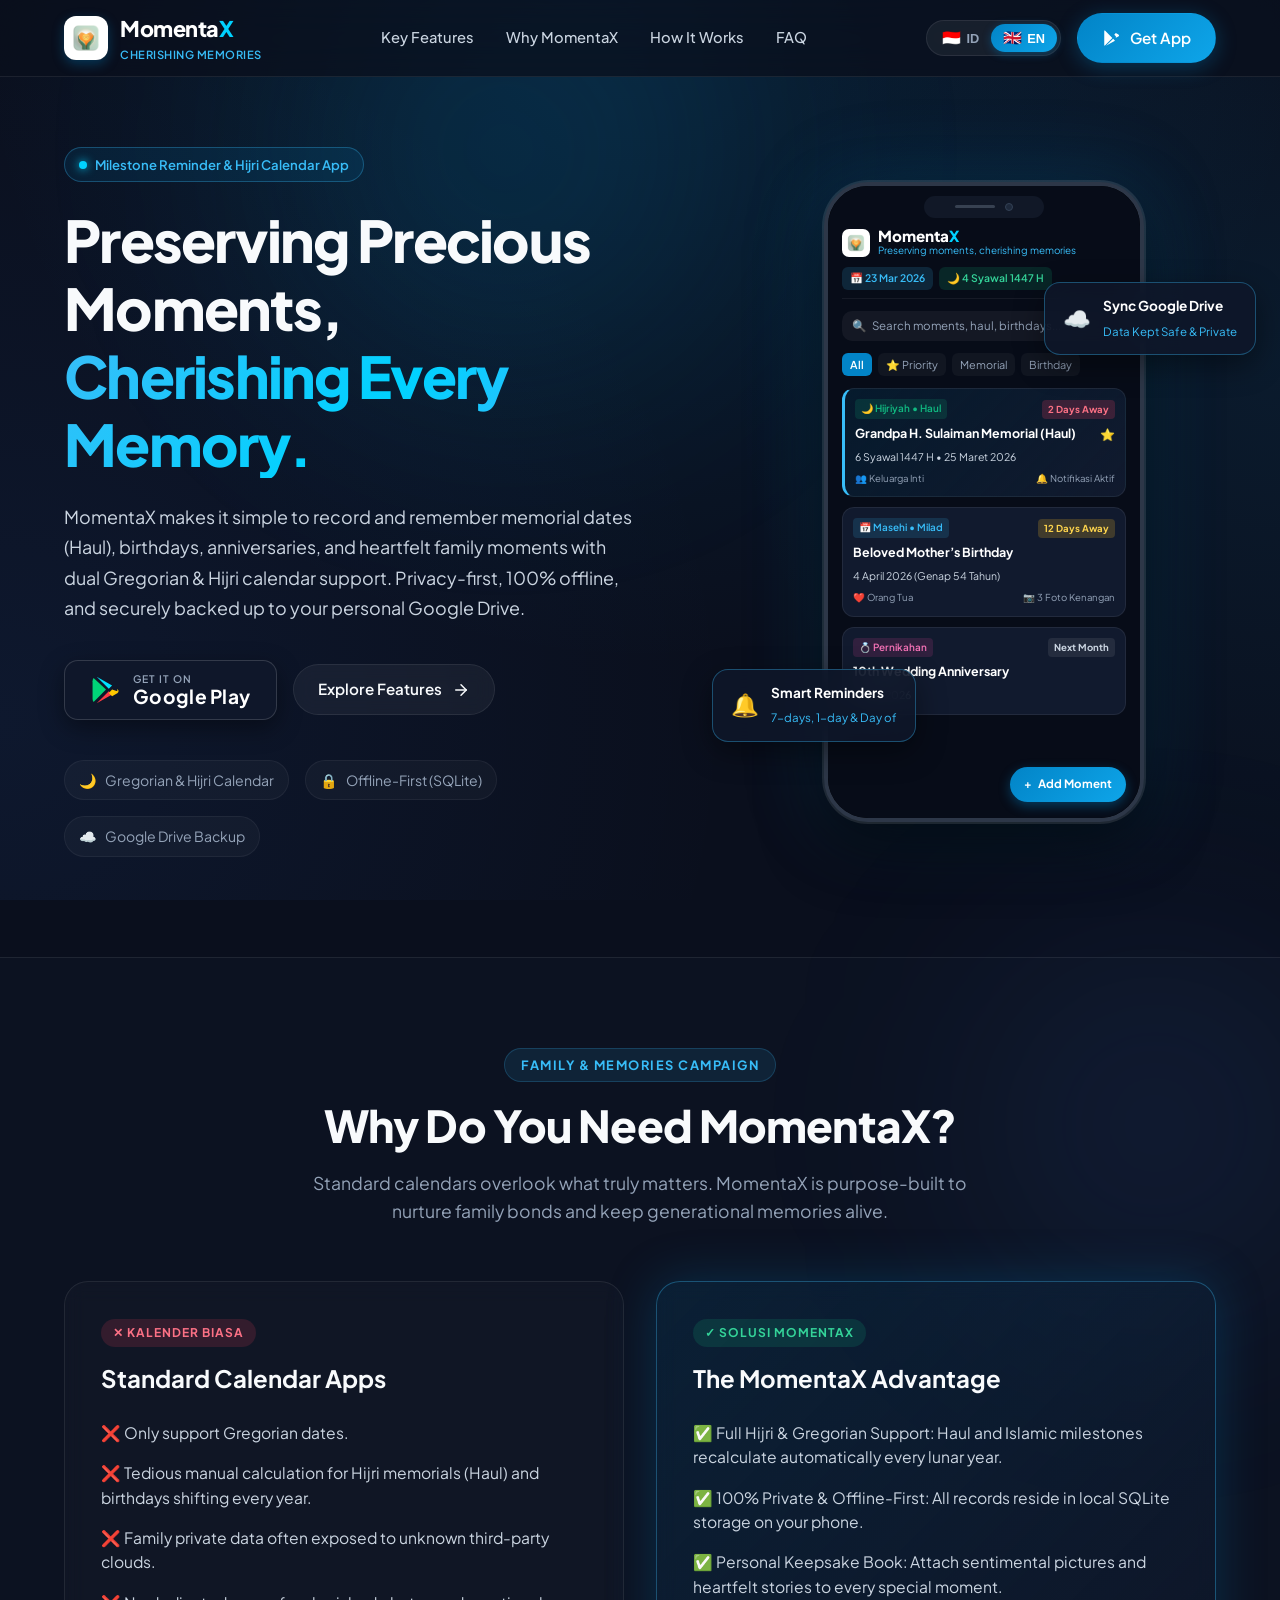
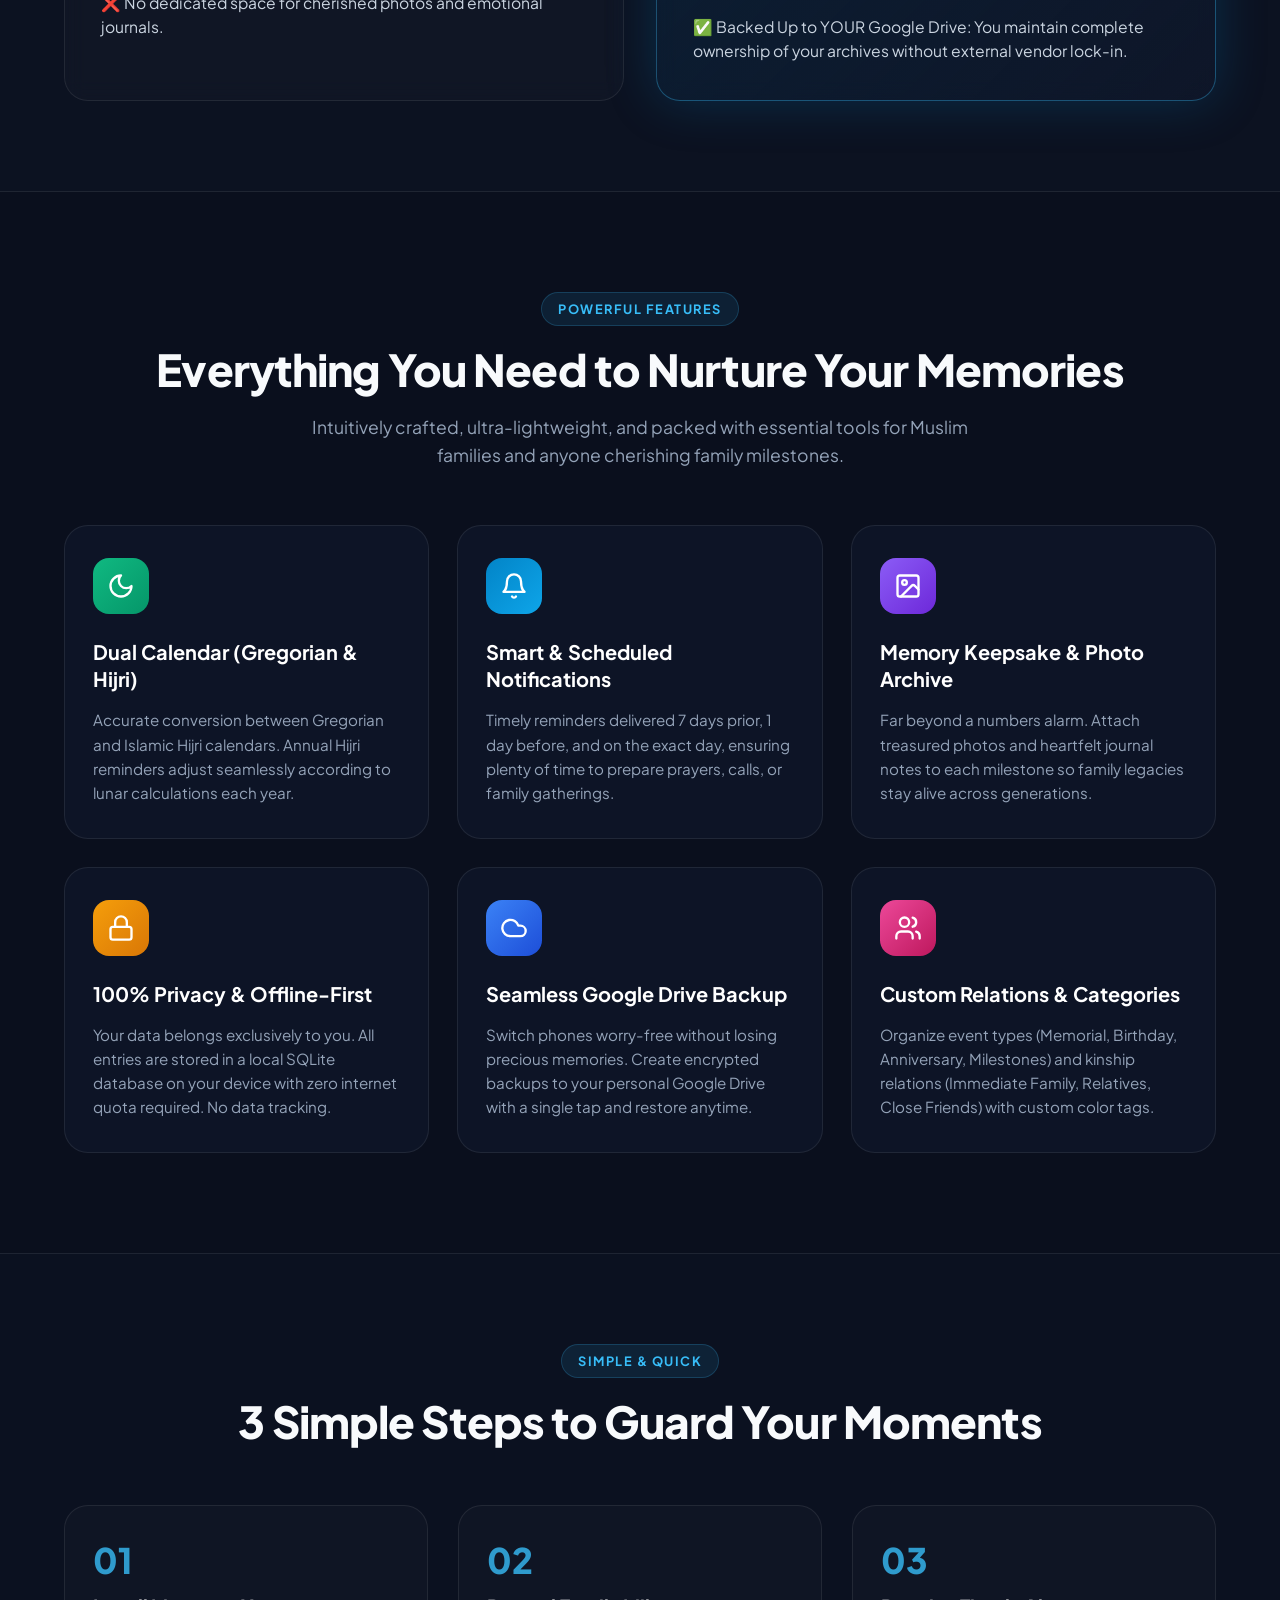
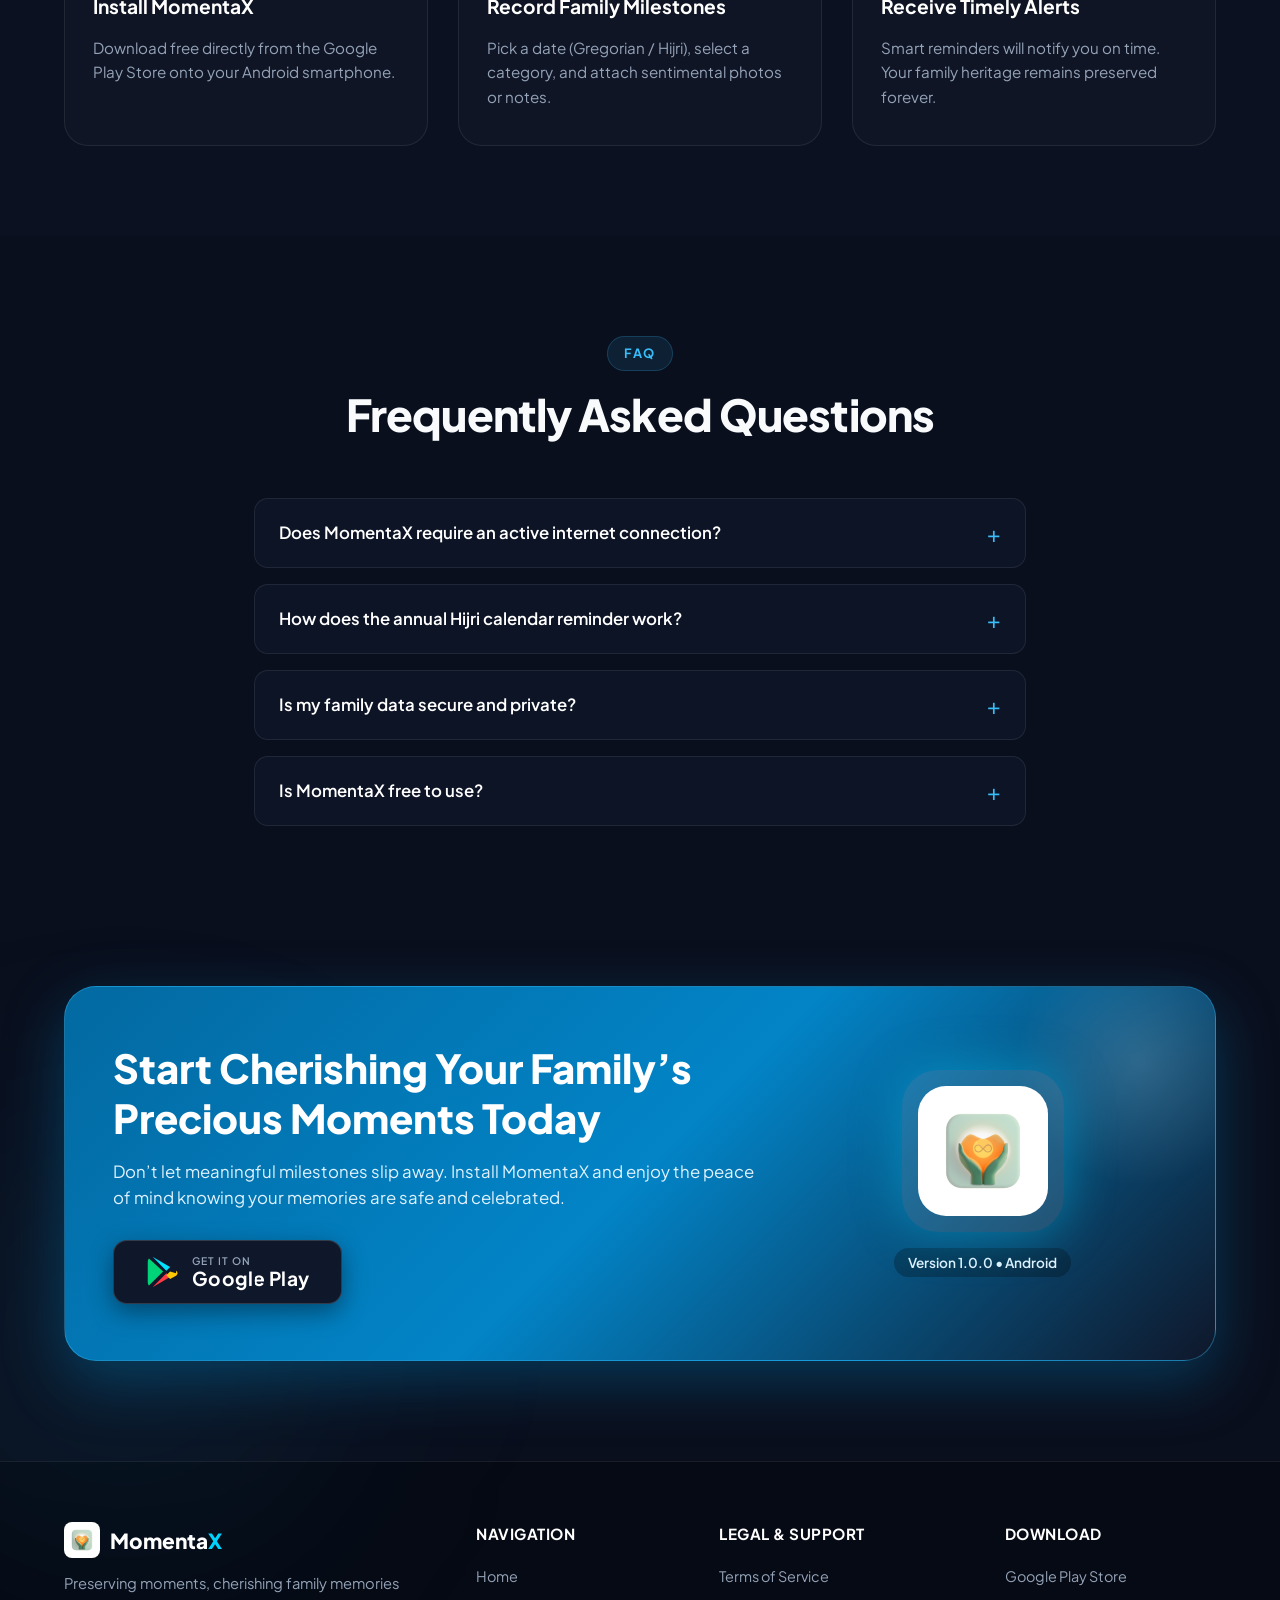
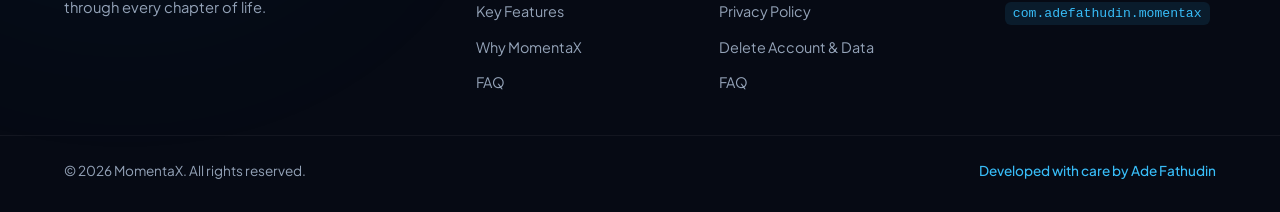
==== commit 93e97a8e: "feat: add landing pages and legal documents for CamOrganizer and Momentax apps" ====
--- a/momentax/index.html
+++ b/momentax/index.html
@@ -572,6 +572,7 @@
       <div class="footer-links-col">
         <h4 data-i18n="footer.legalTitle">Legalitas & Dukungan</h4>
         <ul>
+          <li><a href="terms-of-service.html" data-i18n="footer.termsOfService">Persyaratan Layanan</a></li>
           <li><a href="privacy-policy.html" data-i18n="footer.privacyPolicy">Kebijakan Privasi</a></li>
           <li><a href="delete-account.html" data-i18n="footer.deleteAccount">Hapus Akun & Data</a></li>
           <li><a href="#faq" data-i18n="nav.faq">Tanya Jawab</a></li>
